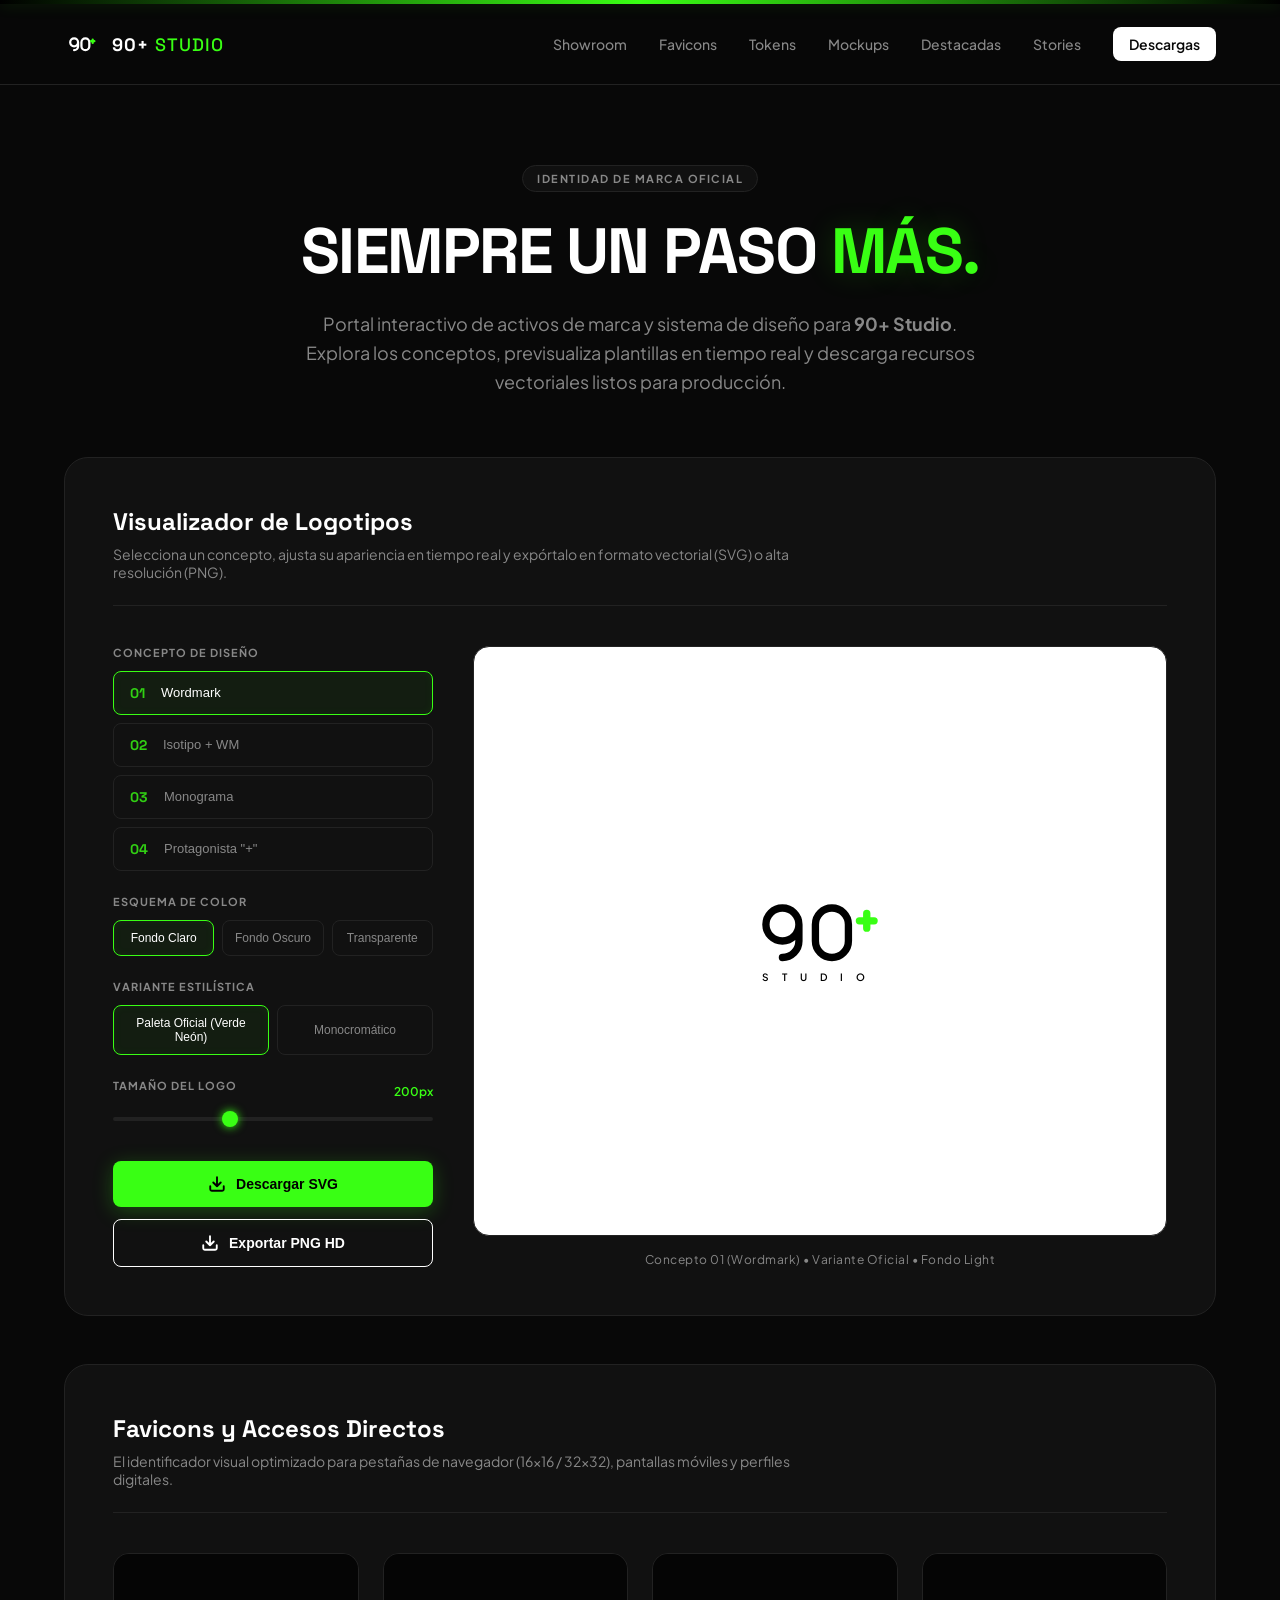
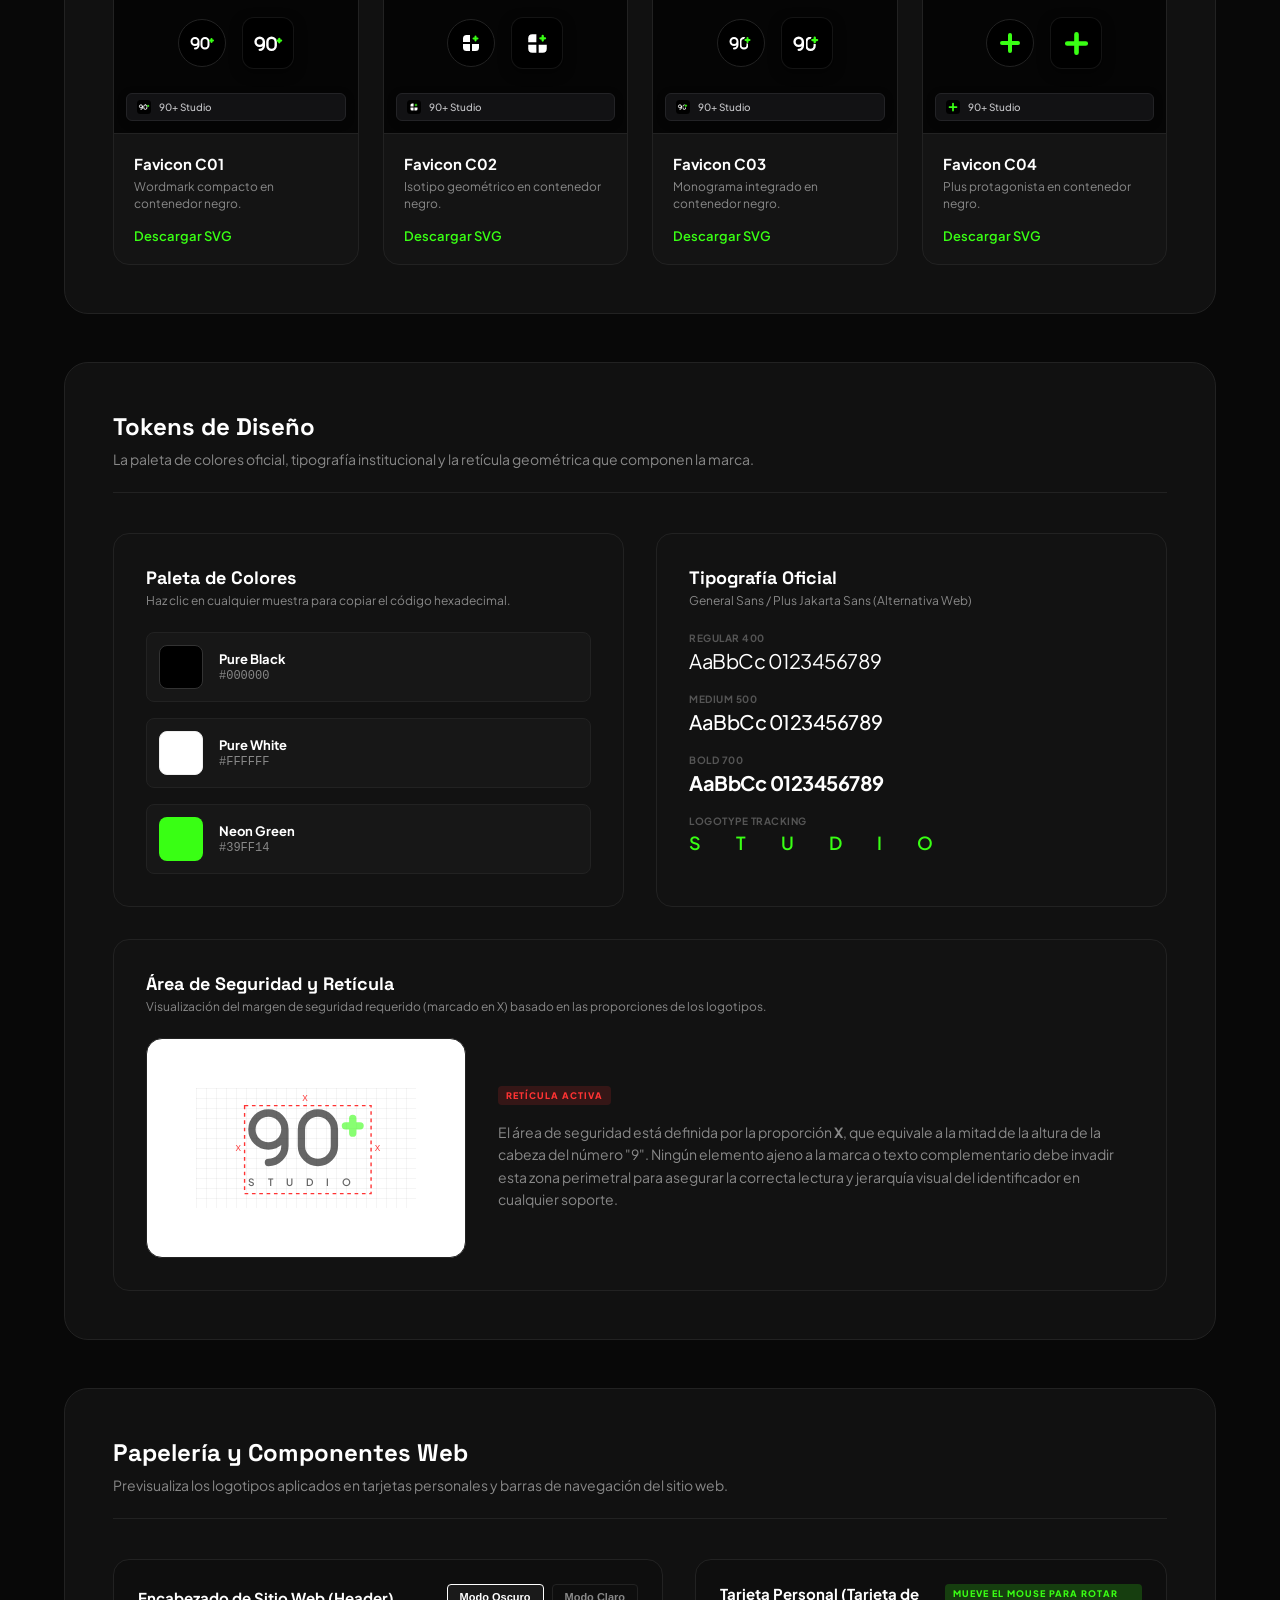
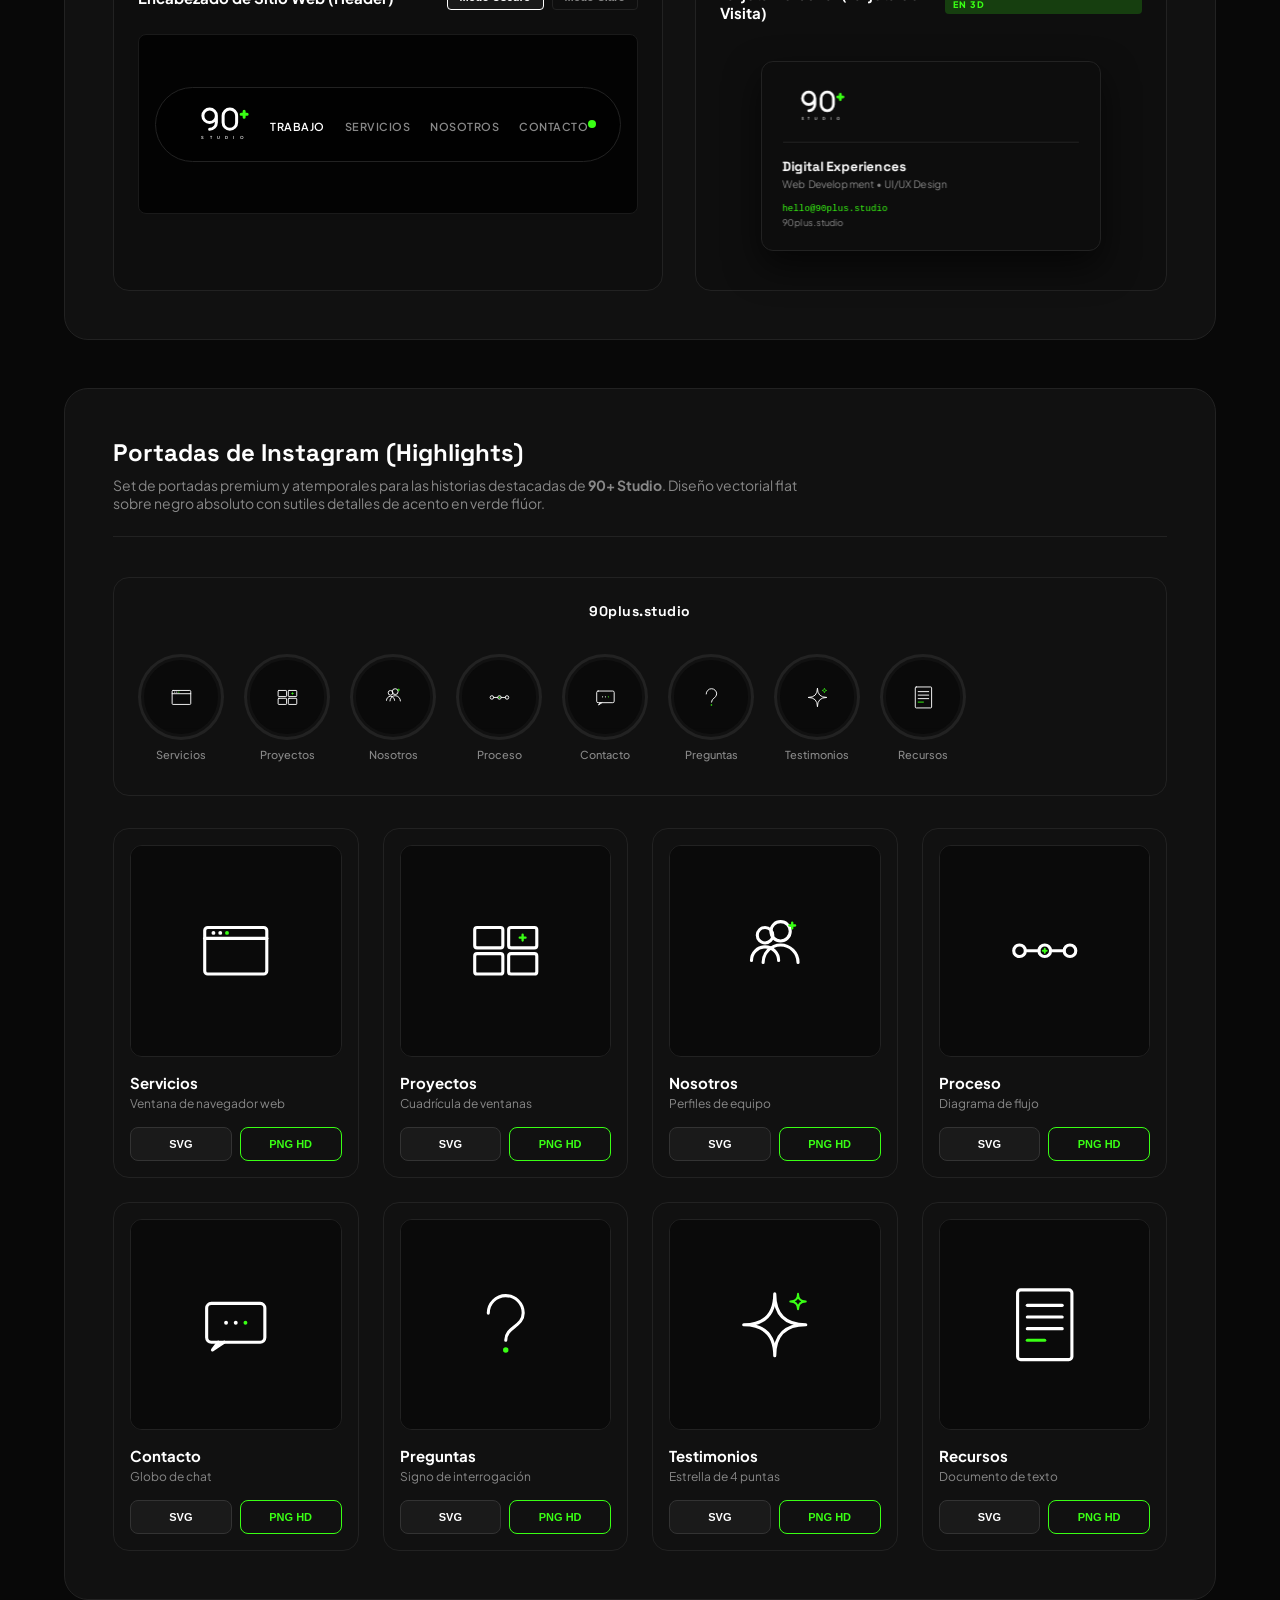
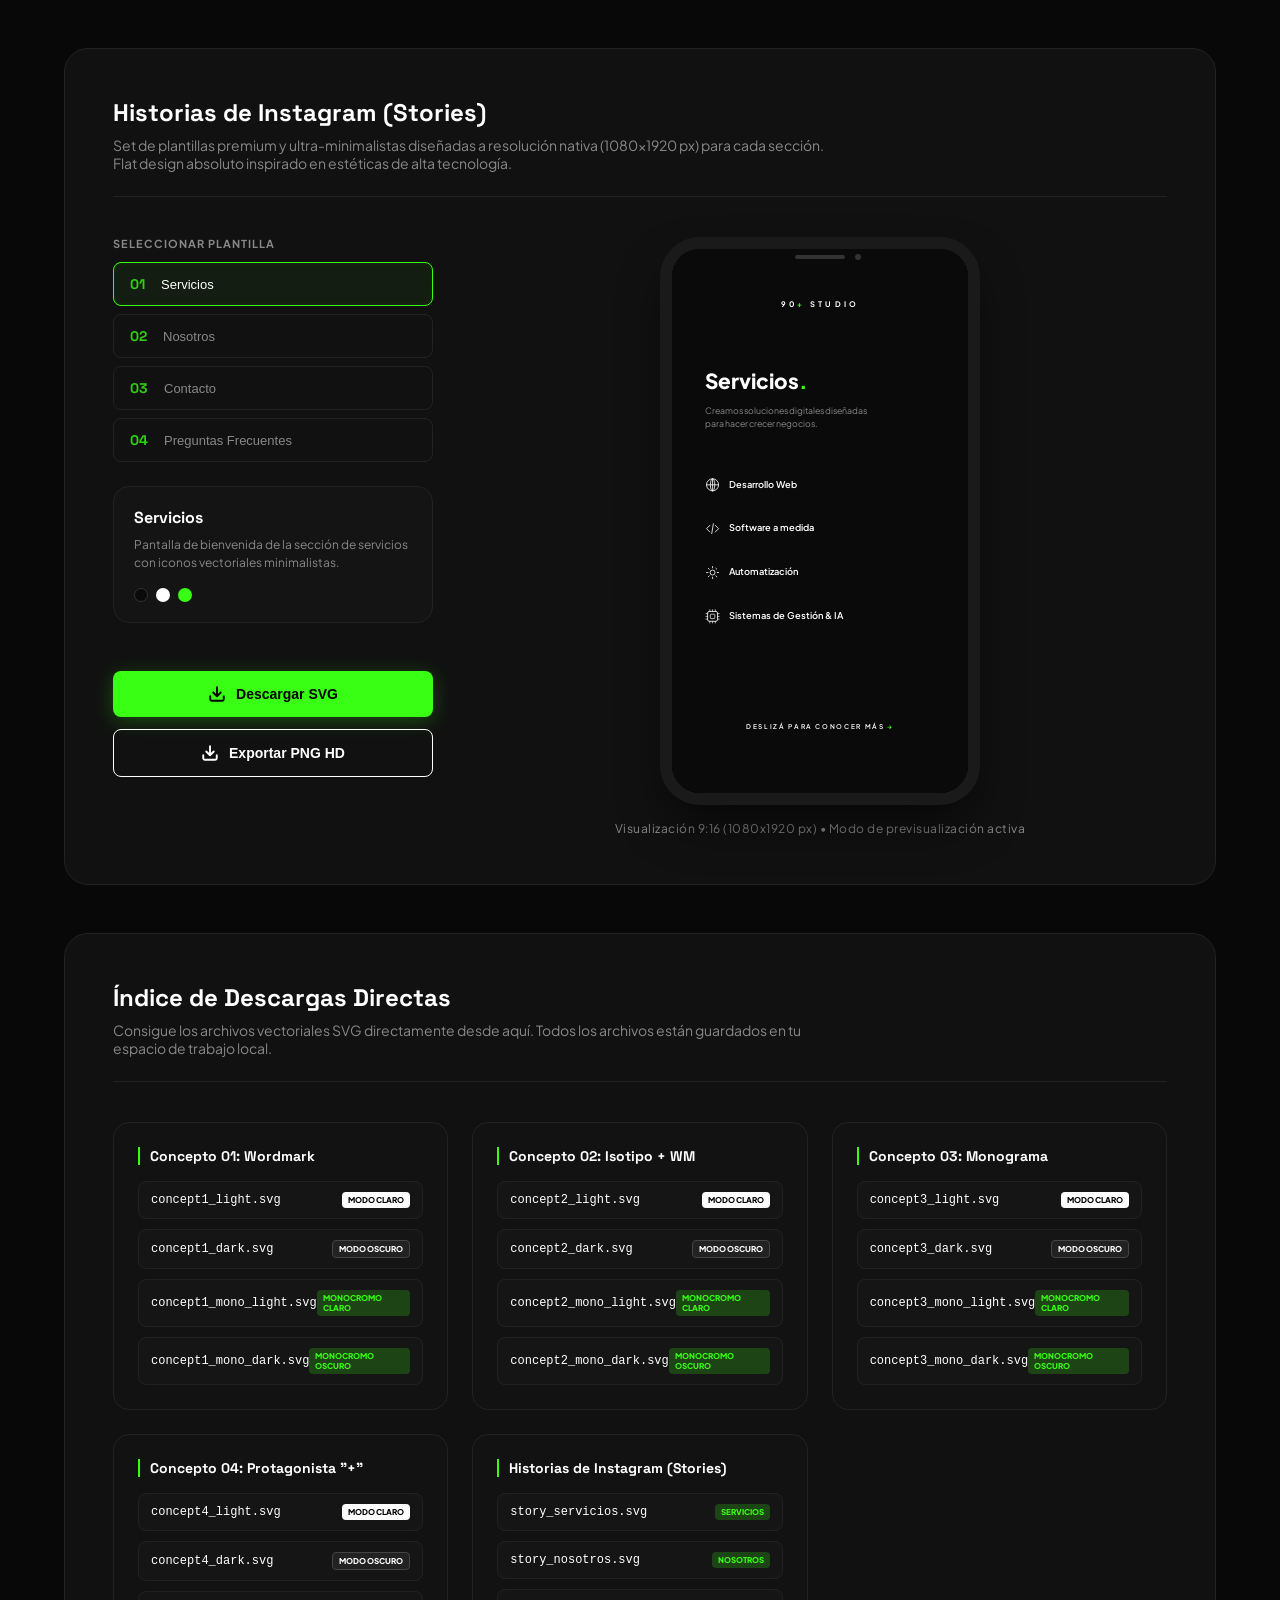
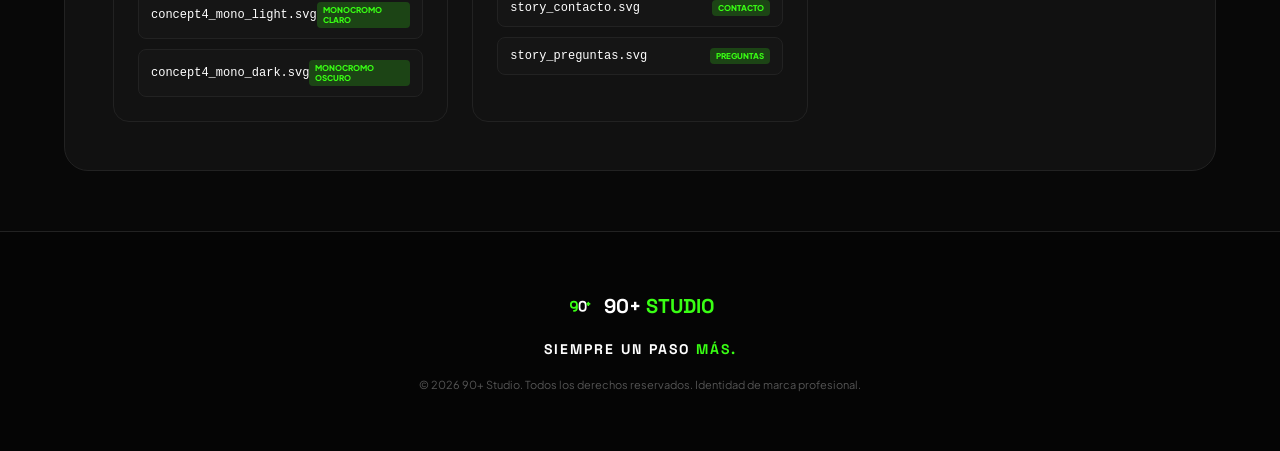
==== index.html @ 7fb9426d "primer commit" ====
<!DOCTYPE html>
<html lang="es">
<head>
  <meta charset="UTF-8">
  <meta name="viewport" content="width=device-width, initial-scale=1.0">
  <title>90+ Studio - Brand Identity Portal</title>
  <!-- Google Fonts -->
  <link rel="preconnect" href="https://fonts.googleapis.com">
  <link rel="preconnect" href="https://fonts.gstatic.com" crossorigin>
  <link href="https://fonts.googleapis.com/css2?family=Plus+Jakarta+Sans:wght@400;500;600;700;800&family=Space+Grotesk:wght@500;700&display=swap" rel="stylesheet">
  <link rel="stylesheet" href="index.css?v=4">
</head>
<body>

  <!-- Top Decorative Neon Bar -->
  <div class="top-neon-bar"></div>

  <!-- Header -->
  <header class="main-header">
    <div class="container header-container">
      <div class="brand-logo-mini">
        <svg viewBox="0 0 64 64" width="36" height="36">
          <path d="M 25 29 A 7 7 0 1 0 11 29 A 7 7 0 1 0 25 29 M 25 29 L 25 36 A 7 7 0 0 1 18 43" fill="none" stroke="#FFFFFF" stroke-width="4" stroke-linecap="round" stroke-linejoin="round" />
          <rect x="31" y="22" width="14" height="21" rx="7" fill="none" stroke="#FFFFFF" stroke-width="4" stroke-linecap="round" stroke-linejoin="round" />
          <path d="M 48 27 L 54 27 M 51 24 L 51 30" fill="none" stroke="#39FF14" stroke-width="4" stroke-linecap="round" stroke-linejoin="round" />
        </svg>
        <span class="brand-title">90+ <span class="accent-text">STUDIO</span></span>
      </div>
      <nav class="main-nav">
        <a href="#showroom" class="nav-link">Showroom</a>
        <a href="#favicons" class="nav-link">Favicons</a>
        <a href="#tokens" class="nav-link">Tokens</a>
        <a href="#mockups" class="nav-link">Mockups</a>
        <a href="#highlights" class="nav-link">Destacadas</a>
        <a href="#stories" class="nav-link">Stories</a>
        <a href="#downloads" class="nav-link btn-download-all-nav">Descargas</a>
      </nav>
    </div>
  </header>

  <main class="container">
    <!-- Hero Section -->
    <section class="hero-section">
      <div class="hero-badge">Identidad de Marca Oficial</div>
      <h1 class="hero-title">SIEMPRE UN PASO <span class="neon-text">MÁS.</span></h1>
      <p class="hero-subtitle">
        Portal interactivo de activos de marca y sistema de diseño para <strong>90+ Studio</strong>. 
        Explora los conceptos, previsualiza plantillas en tiempo real y descarga recursos vectoriales listos para producción.
      </p>
    </section>

    <!-- Showroom Section -->
    <section id="showroom" class="section-card">
      <div class="section-header">
        <div>
          <h2 class="section-title">Visualizador de Logotipos</h2>
          <p class="section-desc">Selecciona un concepto, ajusta su apariencia en tiempo real y expórtalo en formato vectorial (SVG) o alta resolución (PNG).</p>
        </div>
      </div>

      <!-- Showroom Layout Grid -->
      <div class="showroom-grid">
        <!-- Sidebar Controls -->
        <div class="showroom-controls">
          <div class="control-group">
            <label class="control-label">Concepto de Diseño</label>
            <div class="concept-tabs">
              <button class="concept-tab active" data-concept="c1">
                <span class="tab-num">01</span>
                <span class="tab-name">Wordmark</span>
              </button>
              <button class="concept-tab" data-concept="c2">
                <span class="tab-num">02</span>
                <span class="tab-name">Isotipo + WM</span>
              </button>
              <button class="concept-tab" data-concept="c3">
                <span class="tab-num">03</span>
                <span class="tab-name">Monograma</span>
              </button>
              <button class="concept-tab" data-concept="c4">
                <span class="tab-num">04</span>
                <span class="tab-name">Protagonista "+"</span>
              </button>
            </div>
          </div>

          <div class="control-group">
            <label class="control-label">Esquema de Color</label>
            <div class="color-options">
              <button class="color-opt active" data-color="light">Fondo Claro</button>
              <button class="color-opt" data-color="dark">Fondo Oscuro</button>
              <button class="color-opt" data-color="transparent">Transparente</button>
            </div>
          </div>

          <div class="control-group">
            <label class="control-label">Variante Estilística</label>
            <div class="variant-options">
              <button class="variant-opt active" data-variant="colored">Paleta Oficial (Verde Neón)</button>
              <button class="variant-opt" data-variant="mono">Monocromático</button>
            </div>
          </div>

          <div class="control-group">
            <div class="range-header">
              <label class="control-label">Tamaño del Logo</label>
              <span id="logo-size-val">200px</span>
            </div>
            <input type="range" id="logo-size-slider" min="120" max="400" value="220" class="custom-slider">
          </div>

          <!-- Download Action Buttons -->
          <div class="download-actions">
            <button id="btn-download-svg" class="btn btn-primary">
              <svg class="btn-icon" viewBox="0 0 24 24" width="18" height="18" fill="none" stroke="currentColor" stroke-width="2" stroke-linecap="round" stroke-linejoin="round"><path d="M21 15v4a2 2 0 0 1-2 2H5a2 2 0 0 1-2-2v-4M7 10l5 5 5-5M12 15V3"/></svg>
              Descargar SVG
            </button>
            <button id="btn-download-png" class="btn btn-secondary">
              <svg class="btn-icon" viewBox="0 0 24 24" width="18" height="18" fill="none" stroke="currentColor" stroke-width="2" stroke-linecap="round" stroke-linejoin="round"><path d="M21 15v4a2 2 0 0 1-2 2H5a2 2 0 0 1-2-2v-4M7 10l5 5 5-5M12 15V3"/></svg>
              Exportar PNG HD
            </button>
          </div>
        </div>

        <!-- Interactive Canvas Viewport -->
        <div class="showroom-viewport-wrapper">
          <div class="showroom-viewport" id="viewport-bg">
            <div class="logo-render-container" id="logo-render-box" style="width: 220px;">
              <!-- Target for rendering SVG inline -->
            </div>
          </div>
          <div class="viewport-caption">
            Concepto <span id="caption-concept">01</span> &bull; Variante <span id="caption-variant">Oficial</span> &bull; Fondo <span id="caption-bg">Claro</span>
          </div>
        </div>
      </div>
    </section>

    <!-- Favicon & App Icon Section -->
    <section id="favicons" class="section-card">
      <div class="section-header">
        <div>
          <h2 class="section-title">Favicons y Accesos Directos</h2>
          <p class="section-desc">El identificador visual optimizado para pestañas de navegador (16x16 / 32x32), pantallas móviles y perfiles digitales.</p>
        </div>
      </div>

      <div class="favicons-showcase">
        <!-- Favicon Column 1 -->
        <div class="favicon-card">
          <div class="favicon-card-preview">
            <div class="avatar-circular">
              <img src="assets/favicons/favicon_c1.svg" alt="Avatar C1">
            </div>
            <div class="app-icon-squircle">
              <img src="assets/favicons/favicon_c1.svg" alt="App Icon C1">
            </div>
            <!-- Fake Browser Tab -->
            <div class="fake-tab">
              <img src="assets/favicons/favicon_c1.svg" class="fake-tab-icon" alt="Tab Icon">
              <span class="fake-tab-title">90+ Studio</span>
            </div>
          </div>
          <div class="favicon-card-info">
            <h3>Favicon C01</h3>
            <p>Wordmark compacto en contenedor negro.</p>
            <a href="assets/favicons/favicon_c1.svg" download="favicon_concept1.svg" class="btn-text-download">Descargar SVG</a>
          </div>
        </div>

        <!-- Favicon Column 2 -->
        <div class="favicon-card">
          <div class="favicon-card-preview">
            <div class="avatar-circular">
              <img src="assets/favicons/favicon_c2.svg" alt="Avatar C2">
            </div>
            <div class="app-icon-squircle">
              <img src="assets/favicons/favicon_c2.svg" alt="App Icon C2">
            </div>
            <div class="fake-tab">
              <img src="assets/favicons/favicon_c2.svg" class="fake-tab-icon" alt="Tab Icon">
              <span class="fake-tab-title">90+ Studio</span>
            </div>
          </div>
          <div class="favicon-card-info">
            <h3>Favicon C02</h3>
            <p>Isotipo geométrico en contenedor negro.</p>
            <a href="assets/favicons/favicon_c2.svg" download="favicon_concept2.svg" class="btn-text-download">Descargar SVG</a>
          </div>
        </div>

        <!-- Favicon Column 3 -->
        <div class="favicon-card">
          <div class="favicon-card-preview">
            <div class="avatar-circular">
              <img src="assets/favicons/favicon_c3.svg" alt="Avatar C3">
            </div>
            <div class="app-icon-squircle">
              <img src="assets/favicons/favicon_c3.svg" alt="App Icon C3">
            </div>
            <div class="fake-tab">
              <img src="assets/favicons/favicon_c3.svg" class="fake-tab-icon" alt="Tab Icon">
              <span class="fake-tab-title">90+ Studio</span>
            </div>
          </div>
          <div class="favicon-card-info">
            <h3>Favicon C03</h3>
            <p>Monograma integrado en contenedor negro.</p>
            <a href="assets/favicons/favicon_c3.svg" download="favicon_concept3.svg" class="btn-text-download">Descargar SVG</a>
          </div>
        </div>

        <!-- Favicon Column 4 -->
        <div class="favicon-card">
          <div class="favicon-card-preview">
            <div class="avatar-circular">
              <img src="assets/favicons/favicon_c4.svg" alt="Avatar C4">
            </div>
            <div class="app-icon-squircle">
              <img src="assets/favicons/favicon_c4.svg" alt="App Icon C4">
            </div>
            <div class="fake-tab">
              <img src="assets/favicons/favicon_c4.svg" class="fake-tab-icon" alt="Tab Icon">
              <span class="fake-tab-title">90+ Studio</span>
            </div>
          </div>
          <div class="favicon-card-info">
            <h3>Favicon C04</h3>
            <p>Plus protagonista en contenedor negro.</p>
            <a href="assets/favicons/favicon_c4.svg" download="favicon_concept4.svg" class="btn-text-download">Descargar SVG</a>
          </div>
        </div>
      </div>
    </section>

    <!-- Brand Tokens Section -->
    <section id="tokens" class="section-card">
      <div class="section-header">
        <div>
          <h2 class="section-title">Tokens de Diseño</h2>
          <p class="section-desc">La paleta de colores oficial, tipografía institucional y la retícula geométrica que componen la marca.</p>
        </div>
      </div>

      <div class="tokens-grid">
        <!-- Color Palette Token -->
        <div class="token-panel">
          <h3>Paleta de Colores</h3>
          <p class="panel-subtitle">Haz clic en cualquier muestra para copiar el código hexadecimal.</p>
          <div class="color-swatches-list">
            <div class="swatch-item" data-hex="#000000">
              <div class="swatch-color" style="background-color: #000000; border: 1px solid #333;"></div>
              <div class="swatch-meta">
                <span class="swatch-name">Pure Black</span>
                <span class="swatch-hex">#000000</span>
              </div>
            </div>
            <div class="swatch-item" data-hex="#FFFFFF">
              <div class="swatch-color" style="background-color: #FFFFFF; border: 1px solid #eee;"></div>
              <div class="swatch-meta">
                <span class="swatch-name">Pure White</span>
                <span class="swatch-hex">#FFFFFF</span>
              </div>
            </div>
            <div class="swatch-item" data-hex="#39FF14">
              <div class="swatch-color" style="background-color: #39FF14;"></div>
              <div class="swatch-meta">
                <span class="swatch-name">Neon Green</span>
                <span class="swatch-hex">#39FF14</span>
              </div>
            </div>
          </div>
          <div class="toast" id="color-toast">¡Código copiado al portapapeles!</div>
        </div>

        <!-- Typography Token -->
        <div class="token-panel">
          <h3>Tipografía Oficial</h3>
          <p class="panel-subtitle">General Sans / Plus Jakarta Sans (Alternativa Web)</p>
          <div class="typography-display">
            <div class="font-specimen">
              <span class="specimen-label">Regular 400</span>
              <span class="specimen-text font-regular">AaBbCc 0123456789</span>
            </div>
            <div class="font-specimen">
              <span class="specimen-label">Medium 500</span>
              <span class="specimen-text font-medium">AaBbCc 0123456789</span>
            </div>
            <div class="font-specimen">
              <span class="specimen-label">Bold 700</span>
              <span class="specimen-text font-bold">AaBbCc 0123456789</span>
            </div>
            <div class="font-specimen">
              <span class="specimen-label">Logotype Tracking</span>
              <span class="specimen-text font-tracking">S T U D I O</span>
            </div>
          </div>
        </div>

        <!-- Safety Area / Grid System -->
        <div class="token-panel full-width-panel">
          <h3>Área de Seguridad y Retícula</h3>
          <p class="panel-subtitle">Visualización del margen de seguridad requerido (marcado en X) basado en las proporciones de los logotipos.</p>
          <div class="safety-area-showcase">
            <div class="grid-card active" id="grid-c1-view">
              <!-- Inline Grid Overlay Logo -->
              <div class="grid-visualizer-container">
                <div class="grid-overlay"></div>
                <div class="logo-under-grid">
                  <svg viewBox="0 0 240 120" width="220">
                    <!-- Red Margin Box -->
                    <rect x="53" y="16" width="138" height="96" fill="none" stroke="#FF3333" stroke-width="1.5" stroke-dasharray="4 4" />
                    <!-- Security Margin Indicator Labels -->
                    <text x="46" y="65" fill="#FF3333" font-size="9" font-family="sans-serif" text-anchor="middle">X</text>
                    <text x="198" y="65" fill="#FF3333" font-size="9" font-family="sans-serif" text-anchor="middle">X</text>
                    <text x="119" y="11" fill="#FF3333" font-size="9" font-family="sans-serif" text-anchor="middle">X</text>
                    
                    <!-- Logo Elements -->
                    <path d="M 97 42 A 18 18 0 1 0 61 42 A 18 18 0 1 0 97 42 M 97 42 L 97 60 A 18 18 0 0 1 79 78" fill="none" stroke="#000000" stroke-width="8" stroke-linecap="round" stroke-linejoin="round" opacity="0.6"/>
                    <rect x="115" y="24" width="36" height="54" rx="18" fill="none" stroke="#000000" stroke-width="8" stroke-linecap="round" stroke-linejoin="round" opacity="0.6"/>
                    <path d="M 163 38 L 179 38 M 171 30 L 171 46" fill="none" stroke="#39FF14" stroke-width="8" stroke-linecap="round" stroke-linejoin="round" opacity="0.6"/>
                    <text x="120" y="104" fill="#000000" font-family="'Plus Jakarta Sans', sans-serif" font-weight="600" font-size="11" letter-spacing="14" text-anchor="middle" opacity="0.6">STUDIO</text>
                  </svg>
                </div>
              </div>
            </div>
            <div class="safety-desc">
              <span class="badge badge-grid">Retícula Activa</span>
              <p>El área de seguridad está definida por la proporción <strong>X</strong>, que equivale a la mitad de la altura de la cabeza del número "9". Ningún elemento ajeno a la marca o texto complementario debe invadir esta zona perimetral para asegurar la correcta lectura y jerarquía visual del identificador en cualquier soporte.</p>
            </div>
          </div>
        </div>
      </div>
    </section>

    <!-- Mockups & Stationery Section -->
    <section id="mockups" class="section-card">
      <div class="section-header">
        <div>
          <h2 class="section-title">Papelería y Componentes Web</h2>
          <p class="section-desc">Previsualiza los logotipos aplicados en tarjetas personales y barras de navegación del sitio web.</p>
        </div>
      </div>

      <div class="mockups-workspace">
        <!-- Interactive Navigation Bar Mockup -->
        <div class="mockup-panel">
          <div class="mockup-panel-header">
            <h3>Encabezado de Sitio Web (Header)</h3>
            <div class="mockup-controls">
              <button class="mockup-btn active" id="btn-header-dark">Modo Oscuro</button>
              <button class="mockup-btn" id="btn-header-light">Modo Claro</button>
            </div>
          </div>

          <div class="header-mockup-viewport" id="header-mockup-box">
            <!-- Header Template -->
            <nav class="web-navbar dark-theme" id="web-navbar-element">
              <div class="navbar-logo">
                <svg viewBox="0 0 240 120" width="90" class="nav-logo-svg">
                  <!-- Embeds logo inline dynamically based on concept -->
                </svg>
              </div>
              <ul class="navbar-links">
                <li><a href="#" class="active">Trabajo</a></li>
                <li><a href="#">Servicios</a></li>
                <li><a href="#">Nosotros</a></li>
                <li><a href="#">Contacto</a></li>
              </ul>
              <div class="navbar-status">
                <span class="status-dot"></span>
              </div>
            </nav>
          </div>
        </div>

        <!-- 3D Personal Business Card Mockup -->
        <div class="mockup-panel">
          <div class="mockup-panel-header">
            <h3>Tarjeta Personal (Tarjeta de Visita)</h3>
            <span class="badge badge-interactive">Mueve el mouse para rotar en 3D</span>
          </div>

          <div class="card-mockup-viewport">
            <div class="card-3d-container" id="card-3d">
              <!-- Front Side -->
              <div class="business-card card-front">
                <div class="card-logo">
                  <!-- Selected Logo SVG Rendered Here -->
                  <div class="card-logo-placeholder"></div>
                </div>
                <div class="card-divider"></div>
                <div class="card-details">
                  <span class="card-service">Digital Experiences</span>
                  <span class="card-subtitle">Web Development &bull; UI/UX Design</span>
                  <span class="card-email">hello@90plus.studio</span>
                  <span class="card-web">90plus.studio</span>
                </div>
              </div>
            </div>
          </div>
        </div>
      </div>
    </section>

    <!-- Instagram Highlights Section -->
    <section id="highlights" class="section-card">
      <div class="section-header">
        <div>
          <h2 class="section-title">Portadas de Instagram (Highlights)</h2>
          <p class="section-desc">Set de portadas premium y atemporales para las historias destacadas de <strong>90+ Studio</strong>. Diseño vectorial flat sobre negro absoluto con sutiles detalles de acento en verde flúor.</p>
        </div>
      </div>

      <!-- Mobile Profile Instagram Simulator Preview -->
      <div class="instagram-simulator-container">
        <div class="instagram-profile-header">
          <span class="inst-username">90plus.studio</span>
        </div>
        <div class="instagram-stories-bar" id="instagram-stories-bar-element">
          <!-- Populated by index.js dynamically -->
        </div>
      </div>

      <!-- Grid of Downloadable Cover Cards -->
      <div class="highlights-grid" id="highlights-grid-container">
        <!-- Populated by index.js dynamically -->
      </div>
    </section>

    <!-- Instagram Stories Section -->
    <section id="stories" class="section-card">
      <div class="section-header">
        <div>
          <h2 class="section-title">Historias de Instagram (Stories)</h2>
          <p class="section-desc">Set de plantillas premium y ultra-minimalistas diseñadas a resolución nativa (1080x1920 px) para cada sección. Flat design absoluto inspirado en estéticas de alta tecnología.</p>
        </div>
      </div>

      <div class="stories-layout">
        <!-- Sidebar Selector -->
        <div class="stories-sidebar">
          <div class="control-group">
            <label class="control-label">Seleccionar Plantilla</label>
            <div class="story-selector-tabs">
              <button class="story-tab active" data-story="servicios">
                <span class="tab-num">01</span>
                <span class="tab-name">Servicios</span>
              </button>
              <button class="story-tab" data-story="nosotros">
                <span class="tab-num">02</span>
                <span class="tab-name">Nosotros</span>
              </button>
              <button class="story-tab" data-story="contacto">
                <span class="tab-num">03</span>
                <span class="tab-name">Contacto</span>
              </button>
              <button class="story-tab" data-story="preguntas">
                <span class="tab-num">04</span>
                <span class="tab-name">Preguntas Frecuentes</span>
              </button>
            </div>
          </div>

          <div class="story-meta-box">
            <h4 id="story-meta-title">Servicios</h4>
            <p id="story-meta-desc">Pantalla de bienvenida de la sección de servicios con iconos vectoriales minimalistas.</p>
            <div class="story-colors-preview">
              <span class="color-dot-preview" style="background-color: #0A0A0A; border: 1px solid #333;" title="Negro absoluto"></span>
              <span class="color-dot-preview" style="background-color: #FFFFFF;" title="Blanco"></span>
              <span class="color-dot-preview" style="background-color: #39FF14;" title="Verde Flúor"></span>
            </div>
          </div>

          <!-- Download Action Buttons -->
          <div class="download-actions" style="margin-top: 24px;">
            <button id="btn-download-story-svg" class="btn btn-primary">
              <svg class="btn-icon" viewBox="0 0 24 24" width="18" height="18" fill="none" stroke="currentColor" stroke-width="2.5" stroke-linecap="round" stroke-linejoin="round"><path d="M21 15v4a2 2 0 0 1-2 2H5a2 2 0 0 1-2-2v-4M7 10l5 5 5-5M12 15V3"/></svg>
              Descargar SVG
            </button>
            <button id="btn-download-story-png" class="btn btn-secondary">
              <svg class="btn-icon" viewBox="0 0 24 24" width="18" height="18" fill="none" stroke="currentColor" stroke-width="2.5" stroke-linecap="round" stroke-linejoin="round"><path d="M21 15v4a2 2 0 0 1-2 2H5a2 2 0 0 1-2-2v-4M7 10l5 5 5-5M12 15V3"/></svg>
              Exportar PNG HD
            </button>
          </div>
        </div>

        <!-- Simulator Viewport -->
        <div class="story-viewport-wrapper">
          <div class="phone-simulator">
            <div class="phone-speaker"></div>
            <div class="phone-camera"></div>
            <div class="phone-screen" id="story-render-box">
              <!-- Rendered SVG story inside here -->
            </div>
          </div>
          <div class="viewport-caption">
            Visualización 9:16 (1080x1920 px) &bull; Modo de previsualización activa
          </div>
        </div>
      </div>
    </section>

    <!-- Downloads Section -->
    <section id="downloads" class="section-card">
      <div class="section-header">
        <div>
          <h2 class="section-title">Índice de Descargas Directas</h2>
          <p class="section-desc">Consigue los archivos vectoriales SVG directamente desde aquí. Todos los archivos están guardados en tu espacio de trabajo local.</p>
        </div>
      </div>

      <div class="downloads-grid-box">
        <!-- C1 Group -->
        <div class="download-group-card">
          <h4>Concepto 01: Wordmark</h4>
          <div class="download-list">
            <a href="assets/logos/concept1/light.svg" download="concept1_light.svg" class="download-file-item">
              <span class="file-name">concept1_light.svg</span>
              <span class="file-tag tag-light">Modo Claro</span>
            </a>
            <a href="assets/logos/concept1/dark.svg" download="concept1_dark.svg" class="download-file-item">
              <span class="file-name">concept1_dark.svg</span>
              <span class="file-tag tag-dark">Modo Oscuro</span>
            </a>
            <a href="assets/logos/concept1/mono_light.svg" download="concept1_mono_light.svg" class="download-file-item">
              <span class="file-name">concept1_mono_light.svg</span>
              <span class="file-tag tag-mono">Monocromo Claro</span>
            </a>
            <a href="assets/logos/concept1/mono_dark.svg" download="concept1_mono_dark.svg" class="download-file-item">
              <span class="file-name">concept1_mono_dark.svg</span>
              <span class="file-tag tag-mono">Monocromo Oscuro</span>
            </a>
          </div>
        </div>

        <!-- C2 Group -->
        <div class="download-group-card">
          <h4>Concepto 02: Isotipo + WM</h4>
          <div class="download-list">
            <a href="assets/logos/concept2/light.svg" download="concept2_light.svg" class="download-file-item">
              <span class="file-name">concept2_light.svg</span>
              <span class="file-tag tag-light">Modo Claro</span>
            </a>
            <a href="assets/logos/concept2/dark.svg" download="concept2_dark.svg" class="download-file-item">
              <span class="file-name">concept2_dark.svg</span>
              <span class="file-tag tag-dark">Modo Oscuro</span>
            </a>
            <a href="assets/logos/concept2/mono_light.svg" download="concept2_mono_light.svg" class="download-file-item">
              <span class="file-name">concept2_mono_light.svg</span>
              <span class="file-tag tag-mono">Monocromo Claro</span>
            </a>
            <a href="assets/logos/concept2/mono_dark.svg" download="concept2_mono_dark.svg" class="download-file-item">
              <span class="file-name">concept2_mono_dark.svg</span>
              <span class="file-tag tag-mono">Monocromo Oscuro</span>
            </a>
          </div>
        </div>

        <!-- C3 Group -->
        <div class="download-group-card">
          <h4>Concepto 03: Monograma</h4>
          <div class="download-list">
            <a href="assets/logos/concept3/light.svg" download="concept3_light.svg" class="download-file-item">
              <span class="file-name">concept3_light.svg</span>
              <span class="file-tag tag-light">Modo Claro</span>
            </a>
            <a href="assets/logos/concept3/dark.svg" download="concept3_dark.svg" class="download-file-item">
              <span class="file-name">concept3_dark.svg</span>
              <span class="file-tag tag-dark">Modo Oscuro</span>
            </a>
            <a href="assets/logos/concept3/mono_light.svg" download="concept3_mono_light.svg" class="download-file-item">
              <span class="file-name">concept3_mono_light.svg</span>
              <span class="file-tag tag-mono">Monocromo Claro</span>
            </a>
            <a href="assets/logos/concept3/mono_dark.svg" download="concept3_mono_dark.svg" class="download-file-item">
              <span class="file-name">concept3_mono_dark.svg</span>
              <span class="file-tag tag-mono">Monocromo Oscuro</span>
            </a>
          </div>
        </div>

        <!-- C4 Group -->
        <div class="download-group-card">
          <h4>Concepto 04: Protagonista "+"</h4>
          <div class="download-list">
            <a href="assets/logos/concept4/light.svg" download="concept4_light.svg" class="download-file-item">
              <span class="file-name">concept4_light.svg</span>
              <span class="file-tag tag-light">Modo Claro</span>
            </a>
            <a href="assets/logos/concept4/dark.svg" download="concept4_dark.svg" class="download-file-item">
              <span class="file-name">concept4_dark.svg</span>
              <span class="file-tag tag-dark">Modo Oscuro</span>
            </a>
            <a href="assets/logos/concept4/mono_light.svg" download="concept4_mono_light.svg" class="download-file-item">
              <span class="file-name">concept4_mono_light.svg</span>
              <span class="file-tag tag-mono">Monocromo Claro</span>
            </a>
            <a href="assets/logos/concept4/mono_dark.svg" download="concept4_mono_dark.svg" class="download-file-item">
              <span class="file-name">concept4_mono_dark.svg</span>
              <span class="file-tag tag-mono">Monocromo Oscuro</span>
            </a>
          </div>
        </div>

        <!-- Stories Group -->
        <div class="download-group-card">
          <h4>Historias de Instagram (Stories)</h4>
          <div class="download-list">
            <a href="assets/stories/servicios.svg" download="90plus_story_servicios.svg" class="download-file-item">
              <span class="file-name">story_servicios.svg</span>
              <span class="file-tag tag-mono">Servicios</span>
            </a>
            <a href="assets/stories/nosotros.svg" download="90plus_story_nosotros.svg" class="download-file-item">
              <span class="file-name">story_nosotros.svg</span>
              <span class="file-tag tag-mono">Nosotros</span>
            </a>
            <a href="assets/stories/contacto.svg" download="90plus_story_contacto.svg" class="download-file-item">
              <span class="file-name">story_contacto.svg</span>
              <span class="file-tag tag-mono">Contacto</span>
            </a>
            <a href="assets/stories/preguntas.svg" download="90plus_story_preguntas.svg" class="download-file-item">
              <span class="file-name">story_preguntas.svg</span>
              <span class="file-tag tag-mono">Preguntas</span>
            </a>
          </div>
        </div>
      </div>
    </section>
  </main>

  <!-- Footer -->
  <footer class="main-footer">
    <div class="container footer-content">
      <div class="footer-logo">
        <svg viewBox="0 0 64 64" width="28" height="28">
          <path d="M 25 29 A 7 7 0 1 0 11 29 A 7 7 0 1 0 25 29 M 25 29 L 25 36 A 7 7 0 0 1 18 43" fill="none" stroke="#39FF14" stroke-width="4" stroke-linecap="round" stroke-linejoin="round" />
          <rect x="31" y="22" width="14" height="21" rx="7" fill="none" stroke="#FFFFFF" stroke-width="4" stroke-linecap="round" stroke-linejoin="round" />
          <path d="M 48 27 L 54 27 M 51 24 L 51 30" fill="none" stroke="#39FF14" stroke-width="4" stroke-linecap="round" stroke-linejoin="round" />
        </svg>
        <span>90+ <span class="green-text">STUDIO</span></span>
      </div>
      <div class="footer-motto">SIEMPRE UN PASO <span class="green-text">MÁS.</span></div>
      <div class="footer-copy">&copy; 2026 90+ Studio. Todos los derechos reservados. Identidad de marca profesional.</div>
    </div>
  </footer>

  <!-- Canvas elements for generating PNG download files locally -->
  <canvas id="export-canvas" style="display: none;"></canvas>

  <script src="index.js?v=4"></script>
</body>
</html>
---- index.css ----
/* ==========================================================================
   90+ Studio Brand Portal Stylesheet
   ========================================================================== */

/* Design Tokens & Variables */
:root {
  --bg-primary: #080808;
  --bg-card: #111111;
  --bg-card-hover: #161616;
  --border-color: #222222;
  --text-primary: #ffffff;
  --text-secondary: #888888;
  --text-muted: #555555;
  
  --brand-green: #39FF14;
  --brand-green-glow: rgba(57, 255, 20, 0.2);
  --brand-green-dim: #1f940a;
  
  --transition-fast: 0.2s cubic-bezier(0.16, 1, 0.3, 1);
  --transition-normal: 0.4s cubic-bezier(0.16, 1, 0.3, 1);
  --radius-sm: 8px;
  --radius-md: 16px;
  --radius-lg: 24px;
}

/* Reset & Global Base Styles */
* {
  margin: 0;
  padding: 0;
  box-sizing: border-box;
}

html {
  scroll-behavior: smooth;
  background-color: var(--bg-primary);
  font-family: 'Plus Jakarta Sans', -apple-system, BlinkMacSystemFont, "Segoe UI", Roboto, sans-serif;
  color: var(--text-primary);
}

body {
  overflow-x: hidden;
  padding-bottom: 0;
}

/* Utility Containers */
.container {
  max-width: 1200px;
  margin: 0 auto;
  padding: 0 24px;
}

/* Scrollbar Styling */
::-webkit-scrollbar {
  width: 8px;
  height: 8px;
}
::-webkit-scrollbar-track {
  background: var(--bg-primary);
}
::-webkit-scrollbar-thumb {
  background: #252527;
  border-radius: 4px;
}
::-webkit-scrollbar-thumb:hover {
  background: #3c3c3f;
}

/* Top Neon Accent Bar */
.top-neon-bar {
  height: 4px;
  background: linear-gradient(90deg, #000000 0%, var(--brand-green) 50%, #000000 100%);
  width: 100%;
  position: relative;
  z-index: 100;
  box-shadow: 0 0 15px var(--brand-green-glow);
}

/* Header & Navigation */
.main-header {
  border-bottom: 1px solid var(--border-color);
  background-color: rgba(8, 8, 8, 0.85);
  backdrop-filter: blur(12px);
  position: sticky;
  top: 0;
  z-index: 99;
}

.header-container {
  display: flex;
  justify-content: space-between;
  align-items: center;
  height: 80px;
}

.brand-logo-mini {
  display: flex;
  align-items: center;
  gap: 12px;
}

.brand-title {
  font-family: 'Space Grotesk', sans-serif;
  font-weight: 700;
  font-size: 18px;
  letter-spacing: 1px;
}

.accent-text {
  font-family: 'Space Grotesk', sans-serif;
  font-weight: 500;
  color: var(--brand-green);
}

.main-nav {
  display: flex;
  align-items: center;
  gap: 32px;
}

.nav-link {
  color: var(--text-secondary);
  text-decoration: none;
  font-size: 14px;
  font-weight: 500;
  transition: color var(--transition-fast);
}

.nav-link:hover {
  color: var(--text-primary);
}

.btn-download-all-nav {
  padding: 8px 16px;
  border-radius: var(--radius-sm);
  background-color: var(--text-primary);
  color: var(--bg-primary) !important;
  font-weight: 600;
  transition: opacity var(--transition-fast);
}

.btn-download-all-nav:hover {
  opacity: 0.9;
}

/* Hero Section */
.hero-section {
  text-align: center;
  padding: 80px 0 60px 0;
}

.hero-badge {
  display: inline-block;
  padding: 6px 14px;
  border-radius: 30px;
  font-size: 11px;
  font-weight: 700;
  text-transform: uppercase;
  letter-spacing: 1.5px;
  border: 1px solid var(--border-color);
  color: var(--text-secondary);
  background-color: rgba(255, 255, 255, 0.03);
  margin-bottom: 24px;
}

.hero-title {
  font-family: 'Space Grotesk', sans-serif;
  font-size: clamp(40px, 6vw, 64px);
  font-weight: 700;
  letter-spacing: -1.5px;
  line-height: 1.1;
  margin-bottom: 24px;
}

.neon-text {
  color: var(--brand-green);
  text-shadow: 0 0 30px var(--brand-green-glow);
}

.hero-subtitle {
  max-width: 680px;
  margin: 0 auto;
  color: var(--text-secondary);
  font-size: clamp(16px, 2vw, 18px);
  line-height: 1.6;
}

/* Section Cards Layout */
.section-card {
  background-color: var(--bg-card);
  border: 1px solid var(--border-color);
  border-radius: var(--radius-lg);
  padding: 48px;
  margin-bottom: 48px;
  transition: border-color var(--transition-normal);
}

.section-card:hover {
  border-color: #333333;
}

.section-header {
  display: flex;
  justify-content: space-between;
  align-items: flex-start;
  margin-bottom: 40px;
  border-bottom: 1px solid var(--border-color);
  padding-bottom: 24px;
}

.section-title {
  font-family: 'Space Grotesk', sans-serif;
  font-size: 24px;
  font-weight: 700;
  margin-bottom: 8px;
}

.section-desc {
  color: var(--text-secondary);
  font-size: 14px;
  max-width: 720px;
}

/* Showroom Section */
.showroom-grid {
  display: grid;
  grid-template-columns: 320px 1fr;
  gap: 40px;
  align-items: start;
}

.showroom-controls {
  display: flex;
  flex-direction: column;
  gap: 24px;
}

.control-label {
  display: block;
  font-size: 11px;
  font-weight: 700;
  text-transform: uppercase;
  letter-spacing: 1px;
  color: var(--text-secondary);
  margin-bottom: 12px;
}

/* Custom Tabs & Options Buttons */
.concept-tabs, .color-options, .variant-options {
  display: flex;
  flex-direction: column;
  gap: 8px;
}

.concept-tab, .color-opt, .variant-opt {
  background-color: transparent;
  border: 1px solid var(--border-color);
  border-radius: var(--radius-sm);
  color: var(--text-secondary);
  padding: 12px 16px;
  text-align: left;
  cursor: pointer;
  font-weight: 500;
  font-size: 14px;
  display: flex;
  align-items: center;
  gap: 16px;
  transition: all var(--transition-fast);
}

.concept-tab:hover, .color-opt:hover, .variant-opt:hover {
  border-color: #444;
  color: var(--text-primary);
  background-color: rgba(255,255,255,0.02);
}

.concept-tab.active, .color-opt.active, .variant-opt.active {
  border-color: var(--brand-green);
  color: var(--text-primary);
  background-color: rgba(57, 255, 20, 0.05);
  box-shadow: inset 0 0 10px rgba(57, 255, 20, 0.05);
}

.tab-num {
  font-family: 'Space Grotesk', sans-serif;
  font-weight: 700;
  color: var(--brand-green);
  opacity: 0.8;
}

.tab-name {
  font-size: 13px;
}

.color-options, .variant-options {
  flex-direction: row;
  flex-wrap: wrap;
}

.color-opt, .variant-opt {
  flex: 1;
  text-align: center;
  justify-content: center;
  font-size: 12px;
  padding: 10px;
}

/* Range Slider Control */
.range-header {
  display: flex;
  justify-content: space-between;
  align-items: center;
}

#logo-size-val {
  font-size: 12px;
  color: var(--brand-green);
  font-weight: 600;
}

.custom-slider {
  -webkit-appearance: none;
  width: 100%;
  height: 4px;
  border-radius: 2px;
  background: var(--border-color);
  outline: none;
  margin-top: 10px;
}

.custom-slider::-webkit-slider-thumb {
  -webkit-appearance: none;
  appearance: none;
  width: 16px;
  height: 16px;
  border-radius: 50%;
  background: var(--brand-green);
  cursor: pointer;
  box-shadow: 0 0 10px var(--brand-green);
  transition: transform var(--transition-fast);
}

.custom-slider::-webkit-slider-thumb:hover {
  transform: scale(1.2);
}

/* Download Action Buttons */
.download-actions {
  display: flex;
  flex-direction: column;
  gap: 12px;
  margin-top: 12px;
}

.btn {
  display: flex;
  align-items: center;
  justify-content: center;
  gap: 10px;
  width: 100%;
  padding: 14px;
  border-radius: var(--radius-sm);
  font-weight: 600;
  font-size: 14px;
  cursor: pointer;
  border: none;
  transition: all var(--transition-fast);
}

.btn-icon {
  stroke-width: 2.5px;
}

.btn-primary {
  background-color: var(--brand-green);
  color: #000;
  box-shadow: 0 4px 20px rgba(57, 255, 20, 0.25);
}

.btn-primary:hover {
  transform: translateY(-2px);
  box-shadow: 0 6px 25px rgba(57, 255, 20, 0.4);
  background-color: #48ff29;
}

.btn-secondary {
  background-color: transparent;
  border: 1px solid var(--text-primary);
  color: var(--text-primary);
}

.btn-secondary:hover {
  background-color: var(--text-primary);
  color: var(--bg-primary);
  transform: translateY(-2px);
}

/* Viewport Showcase Box */
.showroom-viewport-wrapper {
  display: flex;
  flex-direction: column;
  gap: 16px;
  height: 100%;
}

.showroom-viewport {
  flex: 1;
  background-color: #ffffff; /* Default clear bg */
  border: 1px solid var(--border-color);
  border-radius: var(--radius-md);
  display: flex;
  align-items: center;
  justify-content: center;
  min-height: 400px;
  position: relative;
  overflow: hidden;
  transition: all var(--transition-normal);
}

/* Viewport theme states */
.showroom-viewport.bg-light {
  background-color: #FFFFFF;
}

.showroom-viewport.bg-dark {
  background-color: #000000;
  border-color: #222;
}

.showroom-viewport.bg-transparent {
  background-color: #1a1a1a;
  background-image: 
    linear-gradient(45deg, #222 25%, transparent 25%), 
    linear-gradient(-45deg, #222 25%, transparent 25%), 
    linear-gradient(45deg, transparent 75%, #222 75%), 
    linear-gradient(-45deg, transparent 75%, #222 75%);
  background-size: 20px 20px;
  background-position: 0 0, 0 10px, 10px -10px, -10px 0px;
}

.logo-render-container {
  display: flex;
  align-items: center;
  justify-content: center;
  transition: width var(--transition-fast);
}

.logo-render-container svg {
  width: 100%;
  height: auto;
  display: block;
}

.viewport-caption {
  font-size: 12px;
  color: var(--text-secondary);
  text-align: center;
  letter-spacing: 0.5px;
}

/* Favicons Showcase Row */
.favicons-showcase {
  display: grid;
  grid-template-columns: repeat(auto-fit, minmax(220px, 1fr));
  gap: 24px;
}

.favicon-card {
  background-color: rgba(255, 255, 255, 0.01);
  border: 1px solid var(--border-color);
  border-radius: var(--radius-md);
  overflow: hidden;
  display: flex;
  flex-direction: column;
  transition: all var(--transition-normal);
}

.favicon-card:hover {
  transform: translateY(-4px);
  border-color: #444;
  background-color: rgba(255, 255, 255, 0.02);
}

.favicon-card-preview {
  height: 180px;
  background-color: #050505;
  border-bottom: 1px solid var(--border-color);
  display: flex;
  align-items: center;
  justify-content: center;
  gap: 16px;
  position: relative;
}

/* Avatar Preview Circle */
.avatar-circular {
  width: 48px;
  height: 48px;
  border-radius: 50%;
  overflow: hidden;
  border: 1.5px solid var(--border-color);
  background-color: #000;
  display: flex;
  align-items: center;
  justify-content: center;
}

.avatar-circular img {
  width: 70%;
  height: 70%;
}

/* Squircle App Icon Preview */
.app-icon-squircle {
  width: 52px;
  height: 52px;
  border-radius: 12px;
  overflow: hidden;
  background-color: #000;
  border: 1.5px solid rgba(255, 255, 255, 0.08);
  box-shadow: 0 4px 12px rgba(0,0,0,0.5);
  display: flex;
  align-items: center;
  justify-content: center;
}

.app-icon-squircle img {
  width: 75%;
  height: 75%;
}

/* Fake Browser Tab */
.fake-tab {
  position: absolute;
  bottom: 12px;
  left: 12px;
  right: 12px;
  background-color: #121214;
  border: 1px solid #232326;
  border-radius: 6px;
  height: 28px;
  display: flex;
  align-items: center;
  padding: 0 10px;
  gap: 8px;
  box-shadow: 0 2px 8px rgba(0,0,0,0.3);
}

.fake-tab-icon {
  width: 14px;
  height: 14px;
}

.fake-tab-title {
  font-size: 10px;
  color: #c4c4c7;
  font-weight: 500;
  white-space: nowrap;
  overflow: hidden;
  text-overflow: ellipsis;
}

.favicon-card-info {
  padding: 20px;
  display: flex;
  flex-direction: column;
  flex: 1;
}

.favicon-card-info h3 {
  font-size: 15px;
  font-weight: 700;
  margin-bottom: 6px;
}

.favicon-card-info p {
  font-size: 12px;
  color: var(--text-secondary);
  line-height: 1.4;
  margin-bottom: 16px;
  flex: 1;
}

.btn-text-download {
  color: var(--brand-green);
  text-decoration: none;
  font-size: 13px;
  font-weight: 600;
  display: inline-flex;
  align-items: center;
  gap: 6px;
  transition: opacity var(--transition-fast);
}

.btn-text-download:hover {
  opacity: 0.8;
}

/* Design Tokens Section & Panels */
.tokens-grid {
  display: grid;
  grid-template-columns: repeat(2, 1fr);
  gap: 32px;
}

.token-panel {
  background-color: rgba(255,255,255,0.005);
  border: 1px solid var(--border-color);
  border-radius: var(--radius-md);
  padding: 32px;
  position: relative;
}

.full-width-panel {
  grid-column: span 2;
}

.token-panel h3 {
  font-family: 'Space Grotesk', sans-serif;
  font-size: 18px;
  font-weight: 700;
  margin-bottom: 4px;
}

.panel-subtitle {
  color: var(--text-secondary);
  font-size: 12px;
  margin-bottom: 24px;
}

/* Color Swatches list */
.color-swatches-list {
  display: flex;
  flex-direction: column;
  gap: 16px;
}

.swatch-item {
  display: flex;
  align-items: center;
  gap: 16px;
  padding: 12px;
  border-radius: var(--radius-sm);
  background-color: rgba(255,255,255,0.02);
  border: 1px solid var(--border-color);
  cursor: pointer;
  transition: all var(--transition-fast);
}

.swatch-item:hover {
  border-color: #444;
  transform: translateX(4px);
  background-color: rgba(255,255,255,0.04);
}

.swatch-color {
  width: 44px;
  height: 44px;
  border-radius: 8px;
}

.swatch-meta {
  display: flex;
  flex-direction: column;
  gap: 2px;
}

.swatch-name {
  font-size: 13px;
  font-weight: 700;
}

.swatch-hex {
  font-size: 12px;
  font-family: monospace;
  color: var(--text-secondary);
}

/* Click-to-copy Toast */
.toast {
  position: absolute;
  bottom: 24px;
  left: 50%;
  transform: translateX(-50%) translateY(10px);
  background-color: var(--brand-green);
  color: #000;
  font-size: 12px;
  font-weight: 700;
  padding: 8px 16px;
  border-radius: 20px;
  opacity: 0;
  pointer-events: none;
  transition: all 0.3s cubic-bezier(0.175, 0.885, 0.32, 1.275);
}

.toast.show {
  opacity: 1;
  transform: translateX(-50%) translateY(0);
}

/* Typography Token Specimen */
.typography-display {
  display: flex;
  flex-direction: column;
  gap: 20px;
}

.font-specimen {
  display: flex;
  flex-direction: column;
  gap: 4px;
}

.specimen-label {
  font-size: 10px;
  font-weight: 700;
  text-transform: uppercase;
  color: var(--text-muted);
  letter-spacing: 0.5px;
}

.specimen-text {
  font-size: 20px;
  letter-spacing: -0.5px;
}

.font-regular { font-weight: 400; }
.font-medium { font-weight: 500; }
.font-bold { font-weight: 700; }

.font-tracking {
  font-weight: 600;
  font-size: 18px;
  letter-spacing: 16px;
  color: var(--brand-green);
}

/* Grid & Safety Area */
.safety-area-showcase {
  display: grid;
  grid-template-columns: 320px 1fr;
  gap: 32px;
  align-items: center;
}

.grid-card {
  height: 220px;
  background-color: #FFFFFF;
  border-radius: var(--radius-md);
  display: flex;
  align-items: center;
  justify-content: center;
  border: 1px solid var(--border-color);
  overflow: hidden;
}

.grid-visualizer-container {
  position: relative;
  display: flex;
  align-items: center;
  justify-content: center;
  width: 220px;
  height: 120px;
}

.grid-overlay {
  position: absolute;
  top: 0;
  left: 0;
  right: 0;
  bottom: 0;
  pointer-events: none;
  background-size: 10px 10px;
  background-image: 
    linear-gradient(to right, rgba(0,0,0,0.04) 1px, transparent 1px),
    linear-gradient(to bottom, rgba(0,0,0,0.04) 1px, transparent 1px);
}

.logo-under-grid {
  position: relative;
  z-index: 1;
}

.safety-desc {
  display: flex;
  flex-direction: column;
  gap: 16px;
}

.badge {
  display: inline-block;
  padding: 4px 8px;
  border-radius: 4px;
  font-size: 9px;
  font-weight: 800;
  text-transform: uppercase;
  letter-spacing: 1px;
  align-self: flex-start;
}

.badge-grid {
  background-color: rgba(255, 51, 51, 0.15);
  color: #FF3333;
}

.badge-interactive {
  background-color: var(--brand-green-glow);
  color: var(--brand-green);
}

.safety-desc p {
  color: var(--text-secondary);
  font-size: 14px;
  line-height: 1.6;
}

/* Mockups & Stationery Section */
.mockups-workspace {
  display: grid;
  grid-template-columns: repeat(2, 1fr);
  gap: 32px;
}

.mockup-panel {
  border: 1px solid var(--border-color);
  border-radius: var(--radius-md);
  padding: 24px;
  background-color: rgba(0,0,0,0.2);
}

.mockup-panel-header {
  display: flex;
  justify-content: space-between;
  align-items: center;
  margin-bottom: 24px;
}

.mockup-panel-header h3 {
  font-size: 15px;
  font-weight: 700;
}

.mockup-controls {
  display: flex;
  gap: 8px;
}

.mockup-btn {
  background-color: transparent;
  border: 1px solid var(--border-color);
  border-radius: 4px;
  color: var(--text-secondary);
  padding: 6px 12px;
  font-size: 11px;
  font-weight: 600;
  cursor: pointer;
  transition: all var(--transition-fast);
}

.mockup-btn:hover {
  color: var(--text-primary);
  border-color: #444;
}

.mockup-btn.active {
  border-color: var(--text-primary);
  color: var(--text-primary);
  background-color: rgba(255,255,255,0.05);
}

/* Web Navbar Mockup rendering */
.header-mockup-viewport {
  background-color: #030303;
  border-radius: 8px;
  padding: 40px 16px;
  display: flex;
  align-items: center;
  justify-content: center;
  border: 1px solid #1a1a1a;
  min-height: 180px;
}

.web-navbar {
  width: 100%;
  display: flex;
  justify-content: space-between;
  align-items: center;
  padding: 12px 24px;
  border-radius: 40px;
  border: 1px solid var(--border-color);
  transition: all var(--transition-normal);
}

.web-navbar.dark-theme {
  background-color: rgba(0, 0, 0, 0.8);
  border-color: #222;
}

.web-navbar.light-theme {
  background-color: rgba(255, 255, 255, 0.95);
  border-color: #eee;
}

.web-navbar.light-theme .navbar-links a {
  color: #666;
}

.web-navbar.light-theme .navbar-links a.active,
.web-navbar.light-theme .navbar-links a:hover {
  color: #000;
}

.web-navbar.light-theme .status-dot {
  background-color: #000;
}

.navbar-links {
  display: flex;
  list-style: none;
  gap: 20px;
}

.navbar-links a {
  text-decoration: none;
  font-size: 11px;
  font-weight: 600;
  text-transform: uppercase;
  letter-spacing: 0.5px;
  color: #888;
  transition: color var(--transition-fast);
}

.navbar-links a:hover, .navbar-links a.active {
  color: var(--text-primary);
}

.status-dot {
  width: 8px;
  height: 8px;
  background-color: var(--brand-green);
  border-radius: 50%;
  display: block;
}

/* 3D Personal Business Card rendering */
.card-mockup-viewport {
  min-height: 220px;
  display: flex;
  align-items: center;
  justify-content: center;
  perspective: 1000px;
}

.card-3d-container {
  width: 340px;
  height: 190px;
  transform-style: preserve-3d;
  transition: transform 0.1s ease;
  cursor: grab;
}

.card-3d-container:active {
  cursor: grabbing;
}

.business-card {
  position: absolute;
  top: 0;
  left: 0;
  width: 100%;
  height: 100%;
  border-radius: 12px;
  background-color: #0d0d0d;
  border: 1px solid #222;
  box-shadow: 0 15px 35px rgba(0,0,0,0.6);
  padding: 24px;
  display: flex;
  flex-direction: column;
  justify-content: space-between;
  backface-visibility: hidden;
  transform-style: preserve-3d;
}

.card-logo {
  height: 40px;
  display: flex;
  align-items: flex-start;
  transform: translateZ(30px);
}

.card-logo svg {
  height: 100%;
  width: auto;
}

.card-logo-placeholder {
  width: 120px;
  height: 40px;
}

.card-divider {
  height: 1px;
  background-color: #222;
  margin: 12px 0;
  transform: translateZ(20px);
}

.card-details {
  display: flex;
  flex-direction: column;
  gap: 2px;
  transform: translateZ(25px);
}

.card-service {
  font-family: 'Space Grotesk', sans-serif;
  font-size: 13px;
  font-weight: 700;
  color: var(--text-primary);
}

.card-subtitle {
  font-size: 10px;
  color: var(--text-secondary);
  margin-bottom: 12px;
}

.card-email {
  font-size: 9px;
  color: var(--brand-green);
  font-family: monospace;
}

.card-web {
  font-size: 9px;
  color: var(--text-secondary);
}

/* Downloads Index Grid */
.downloads-grid-box {
  display: grid;
  grid-template-columns: repeat(auto-fit, minmax(260px, 1fr));
  gap: 24px;
}

.download-group-card {
  border: 1px solid var(--border-color);
  border-radius: var(--radius-md);
  padding: 24px;
  background-color: rgba(255,255,255,0.005);
}

.download-group-card h4 {
  font-family: 'Space Grotesk', sans-serif;
  font-size: 14px;
  font-weight: 700;
  margin-bottom: 16px;
  border-left: 2px solid var(--brand-green);
  padding-left: 10px;
}

.download-list {
  display: flex;
  flex-direction: column;
  gap: 10px;
}

.download-file-item {
  display: flex;
  justify-content: space-between;
  align-items: center;
  padding: 10px 12px;
  background-color: rgba(255,255,255,0.01);
  border: 1px solid var(--border-color);
  border-radius: var(--radius-sm);
  text-decoration: none;
  transition: all var(--transition-fast);
}

.download-file-item:hover {
  border-color: #444;
  background-color: rgba(255,255,255,0.03);
  transform: translateX(4px);
}

.file-name {
  font-size: 12px;
  font-family: monospace;
  color: var(--text-primary);
}

.file-tag {
  font-size: 8px;
  font-weight: 800;
  text-transform: uppercase;
  padding: 3px 6px;
  border-radius: 4px;
}

.tag-light {
  background-color: #FFFFFF;
  color: #000000;
}

.tag-dark {
  background-color: #222;
  color: #fff;
  border: 1px solid #444;
}

.tag-mono {
  background-color: var(--brand-green-glow);
  color: var(--brand-green);
}

/* Footer Section */
.main-footer {
  border-top: 1px solid var(--border-color);
  padding: 60px 0;
  background-color: #050505;
  text-align: center;
  margin-top: 60px;
}

.footer-content {
  display: flex;
  flex-direction: column;
  align-items: center;
  gap: 20px;
}

.footer-logo {
  display: flex;
  align-items: center;
  gap: 10px;
  font-family: 'Space Grotesk', sans-serif;
  font-weight: 700;
  font-size: 20px;
}

.green-text {
  color: var(--brand-green);
}

.footer-motto {
  font-family: 'Space Grotesk', sans-serif;
  font-weight: 700;
  font-size: 14px;
  letter-spacing: 2px;
  color: #fff;
  text-transform: uppercase;
}

.footer-copy {
  font-size: 11px;
  color: var(--text-muted);
}

/* Responsive Media Queries */
@media (max-width: 992px) {
  .showroom-grid {
    grid-template-columns: 1fr;
  }
  .tokens-grid {
    grid-template-columns: 1fr;
  }
  .full-width-panel {
    grid-column: span 1;
  }
  .safety-area-showcase {
    grid-template-columns: 1fr;
  }
  .mockups-workspace {
    grid-template-columns: 1fr;
  }
}

@media (max-width: 768px) {
  .section-card {
    padding: 24px;
  }
  .main-nav {
    display: none; /* Mobile navigation simplified */
  }
}

/* Instagram Highlights Section Styles */
.instagram-simulator-container {
  background: #111111;
  border: 1px solid #222222;
  border-radius: 16px;
  padding: 24px;
  margin-bottom: 32px;
  display: flex;
  flex-direction: column;
  align-items: center;
  overflow-x: auto;
}

.instagram-profile-header {
  font-weight: 700;
  color: #ffffff;
  font-size: 14px;
  margin-bottom: 24px;
  letter-spacing: 0.5px;
  font-family: 'Space Grotesk', sans-serif;
}

.instagram-stories-bar {
  display: flex;
  gap: 20px;
  width: 100%;
  justify-content: flex-start;
  overflow-x: auto;
  padding: 10px 0;
  scrollbar-width: thin;
  scrollbar-color: #333 #111;
}

.instagram-stories-bar::-webkit-scrollbar {
  height: 6px;
}

.instagram-stories-bar::-webkit-scrollbar-track {
  background: #111;
}

.instagram-stories-bar::-webkit-scrollbar-thumb {
  background-color: #333;
  border-radius: 6px;
}

.story-bubble-wrapper {
  display: flex;
  flex-direction: column;
  align-items: center;
  gap: 8px;
  flex-shrink: 0;
}

.story-bubble-border {
  width: 86px;
  height: 86px;
  border-radius: 50%;
  background: #222222;
  display: flex;
  align-items: center;
  justify-content: center;
  padding: 3px;
  transition: border-color var(--transition-normal);
}

.story-bubble-wrapper:hover .story-bubble-border {
  background: var(--brand-green);
}

.story-bubble-inner {
  width: 100%;
  height: 100%;
  border-radius: 50%;
  background: #0A0A0A;
  overflow: hidden;
  display: flex;
  align-items: center;
  justify-content: center;
  border: 3px solid #111111;
}

.story-bubble-inner svg {
  width: 85%;
  height: 85%;
}

.story-bubble-label {
  font-size: 11px;
  color: var(--text-secondary);
  font-weight: 500;
}

.highlights-grid {
  display: grid;
  grid-template-columns: repeat(auto-fill, minmax(220px, 1fr));
  gap: 24px;
}

.highlight-card {
  background: #111111;
  border: 1px solid #222222;
  border-radius: 16px;
  padding: 16px;
  display: flex;
  flex-direction: column;
  gap: 16px;
  transition: all var(--transition-normal);
}

.highlight-card:hover {
  border-color: var(--brand-green);
  transform: translateY(-4px);
}

.highlight-preview {
  background: #0A0A0A;
  border-radius: 12px;
  aspect-ratio: 1;
  overflow: hidden;
  display: flex;
  align-items: center;
  justify-content: center;
  border: 1px solid #222222;
}

.highlight-preview svg {
  width: 100%;
  height: 100%;
}

.highlight-info {
  display: flex;
  flex-direction: column;
  gap: 4px;
  flex: 1;
}

.highlight-title {
  color: #ffffff;
  font-size: 15px;
  font-weight: 700;
}

.highlight-desc {
  color: var(--text-secondary);
  font-size: 12px;
}

.highlight-actions {
  display: grid;
  grid-template-columns: 1fr 1fr;
  gap: 8px;
}

.highlight-btn {
  background: #1a1a1a;
  color: #ffffff;
  border: 1px solid #333333;
  padding: 10px 12px;
  border-radius: 8px;
  font-size: 11px;
  font-weight: 700;
  cursor: pointer;
  display: flex;
  align-items: center;
  justify-content: center;
  gap: 4px;
  transition: all var(--transition-fast);
}

.highlight-btn:hover {
  background: #262626;
  border-color: #444444;
}

.highlight-btn.btn-png-accent {
  background: #111111;
  border-color: var(--brand-green);
  color: var(--brand-green);
}

.highlight-btn.btn-png-accent:hover {
  background: rgba(57, 255, 20, 0.1);
}

/* Instagram Stories Section Styles */
.stories-layout {
  display: grid;
  grid-template-columns: 320px 1fr;
  gap: 40px;
  align-items: start;
}

.stories-sidebar {
  display: flex;
  flex-direction: column;
  gap: 24px;
}

.story-selector-tabs {
  display: flex;
  flex-direction: column;
  gap: 8px;
}

.story-tab {
  background-color: transparent;
  border: 1px solid var(--border-color);
  border-radius: var(--radius-sm);
  color: var(--text-secondary);
  padding: 12px 16px;
  text-align: left;
  cursor: pointer;
  font-weight: 500;
  font-size: 14px;
  display: flex;
  align-items: center;
  gap: 16px;
  transition: all var(--transition-fast);
}

.story-tab:hover {
  border-color: #444;
  color: var(--text-primary);
  background-color: rgba(255, 255, 255, 0.02);
}

.story-tab.active {
  border-color: var(--brand-green);
  color: var(--text-primary);
  background-color: rgba(57, 255, 20, 0.05);
  box-shadow: inset 0 0 10px rgba(57, 255, 20, 0.05);
}

.story-meta-box {
  background-color: rgba(255, 255, 255, 0.01);
  border: 1px solid var(--border-color);
  border-radius: var(--radius-md);
  padding: 20px;
  display: flex;
  flex-direction: column;
  gap: 8px;
}

#story-meta-title {
  font-family: 'Space Grotesk', sans-serif;
  font-size: 16px;
  font-weight: 700;
  color: #fff;
}

#story-meta-desc {
  font-size: 12px;
  color: var(--text-secondary);
  line-height: 1.5;
}

.story-colors-preview {
  display: flex;
  gap: 8px;
  margin-top: 8px;
}

.color-dot-preview {
  width: 14px;
  height: 14px;
  border-radius: 50%;
  display: inline-block;
}

.story-viewport-wrapper {
  display: flex;
  flex-direction: column;
  align-items: center;
  gap: 16px;
}

/* Realistic phone shell for vertical 9:16 layout */
.phone-simulator {
  width: 320px;
  height: 568px;
  background-color: #000;
  border: 12px solid #1a1a1a;
  border-radius: 40px;
  position: relative;
  box-shadow: 0 25px 50px -12px rgba(0, 0, 0, 0.7);
  display: flex;
  flex-direction: column;
  overflow: hidden;
}

.phone-speaker {
  width: 50px;
  height: 4px;
  background-color: #333;
  border-radius: 2px;
  position: absolute;
  top: 6px;
  left: 50%;
  transform: translateX(-50%);
  z-index: 10;
}

.phone-camera {
  width: 6px;
  height: 6px;
  background-color: #333;
  border-radius: 50%;
  position: absolute;
  top: 5px;
  left: calc(50% + 35px);
  z-index: 10;
}

.phone-screen {
  width: 100%;
  height: 100%;
  background-color: #0A0A0A;
  display: flex;
  align-items: center;
  justify-content: center;
  position: relative;
  overflow: hidden;
}

.phone-screen svg {
  width: 100%;
  height: 100%;
  object-fit: cover;
  display: block;
}

/* Media Query for responsive phone layout */
@media (max-width: 992px) {
  .stories-layout {
    grid-template-columns: 1fr;
    gap: 32px;
  }
}
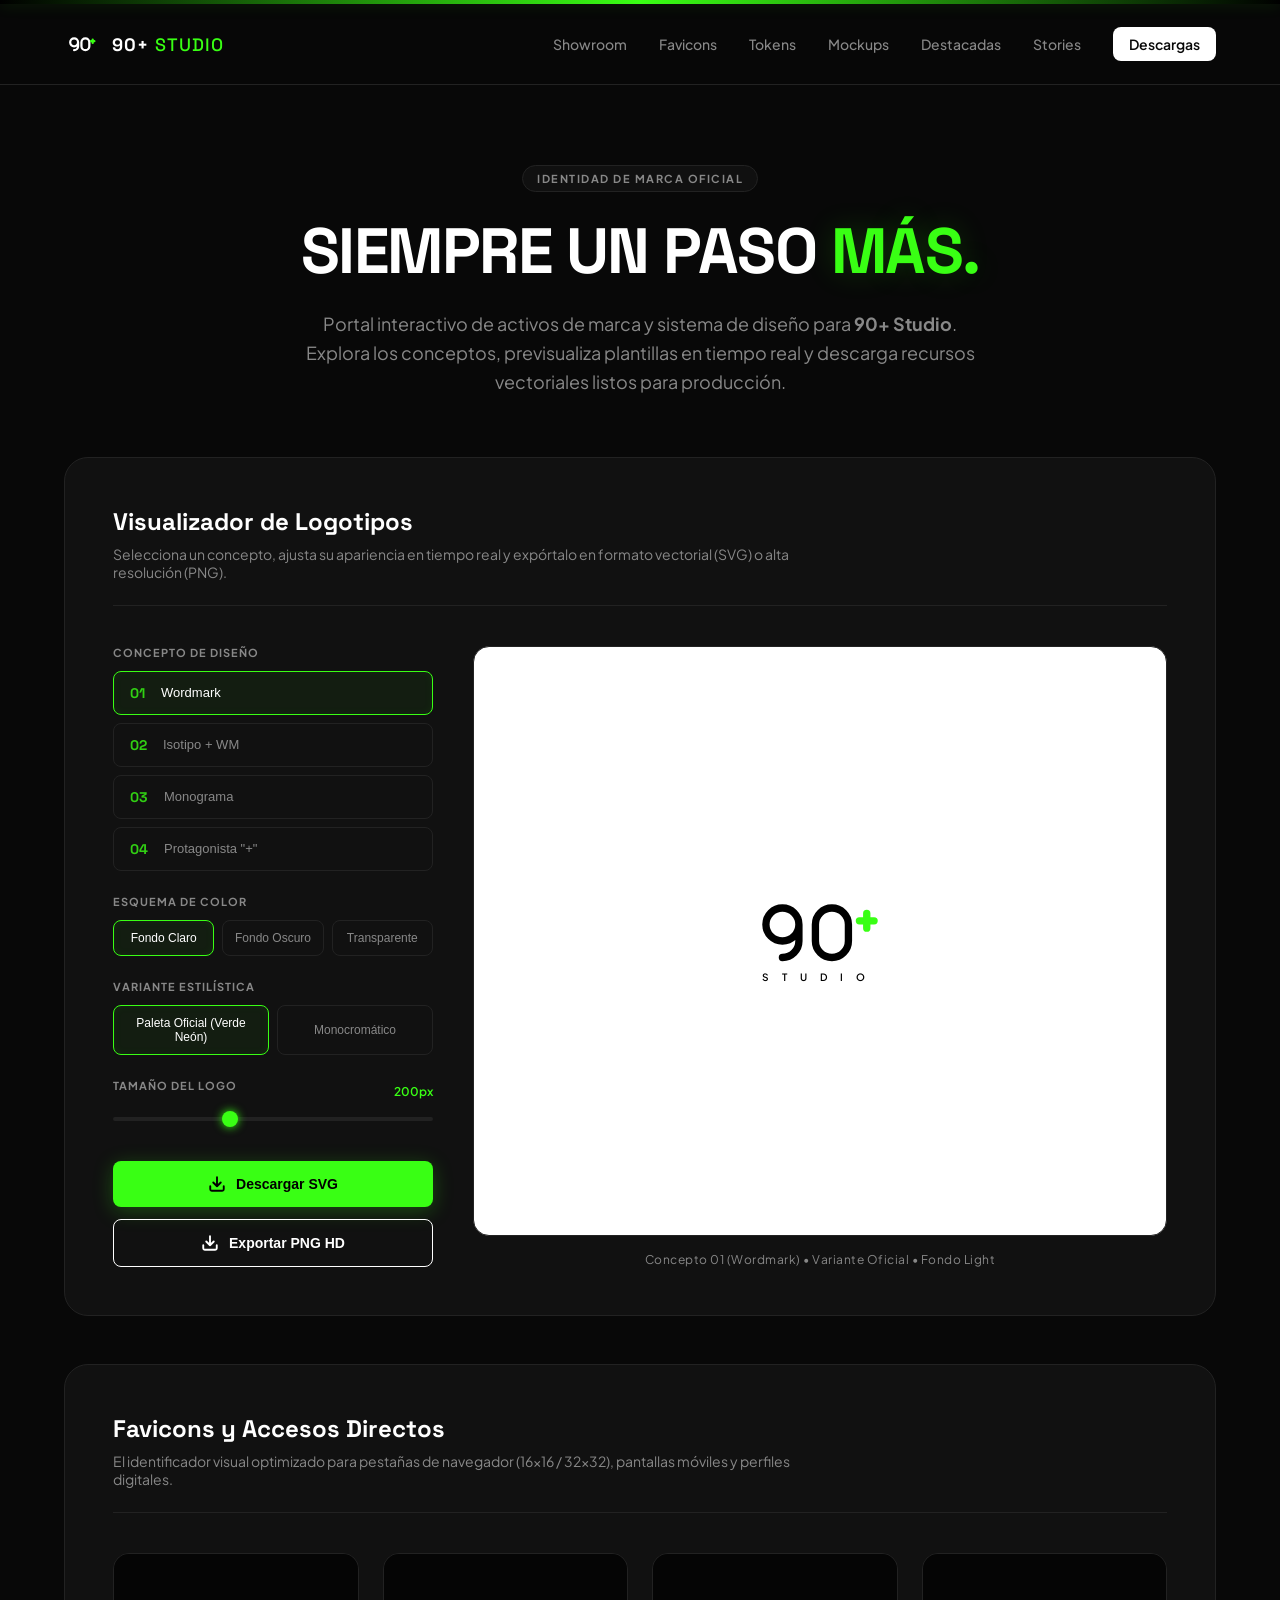
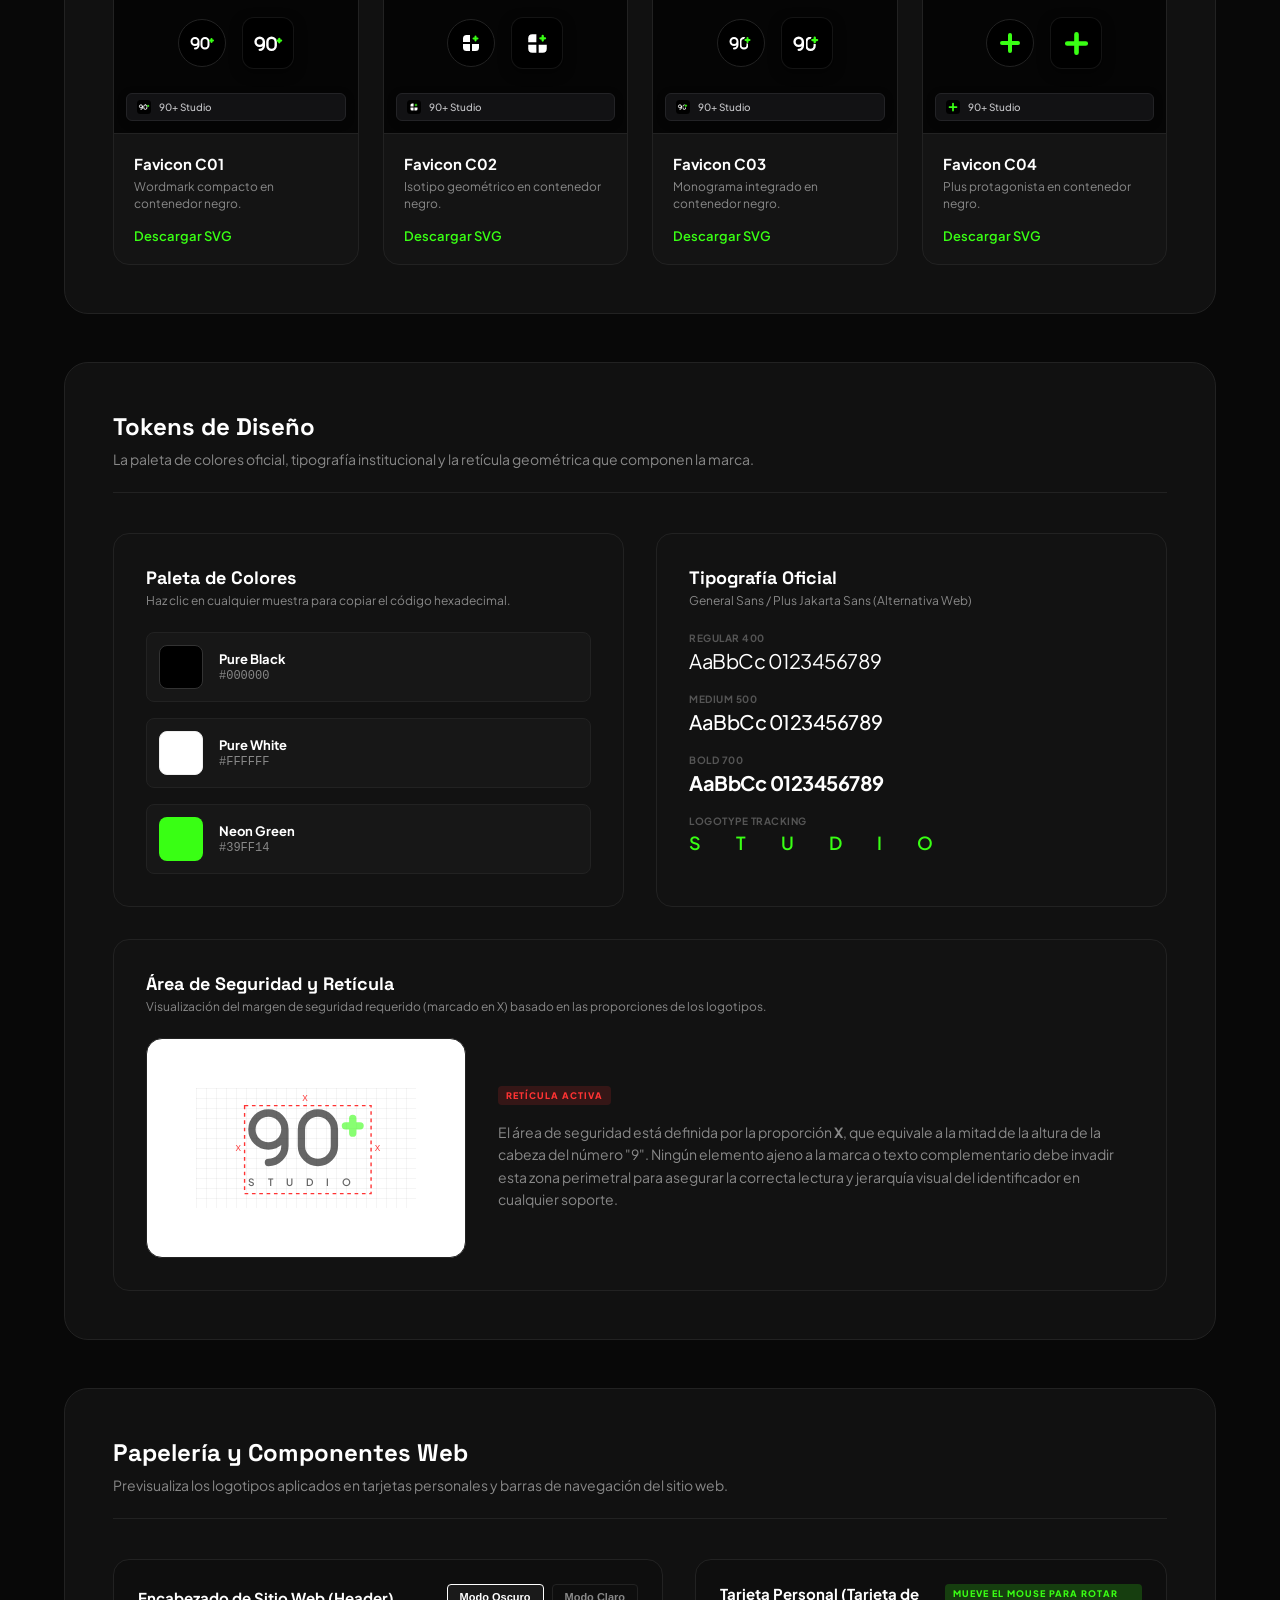
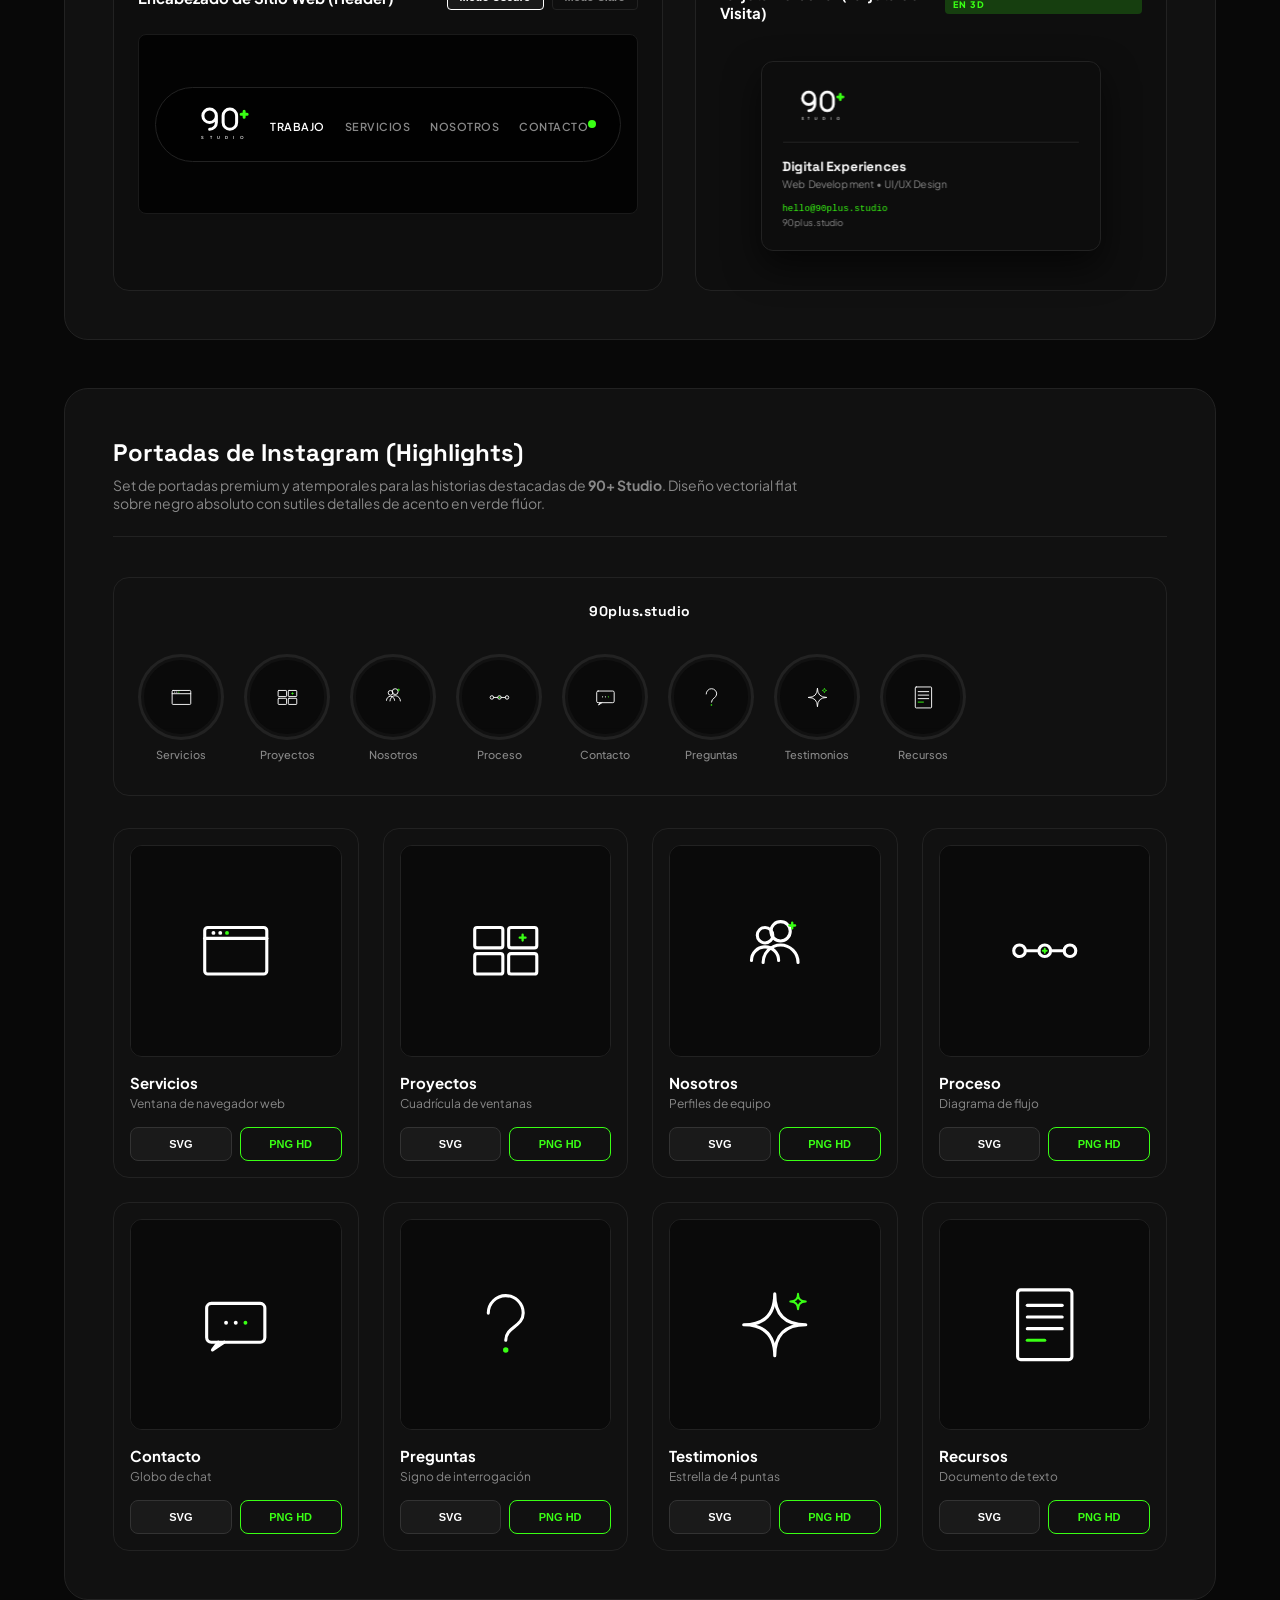
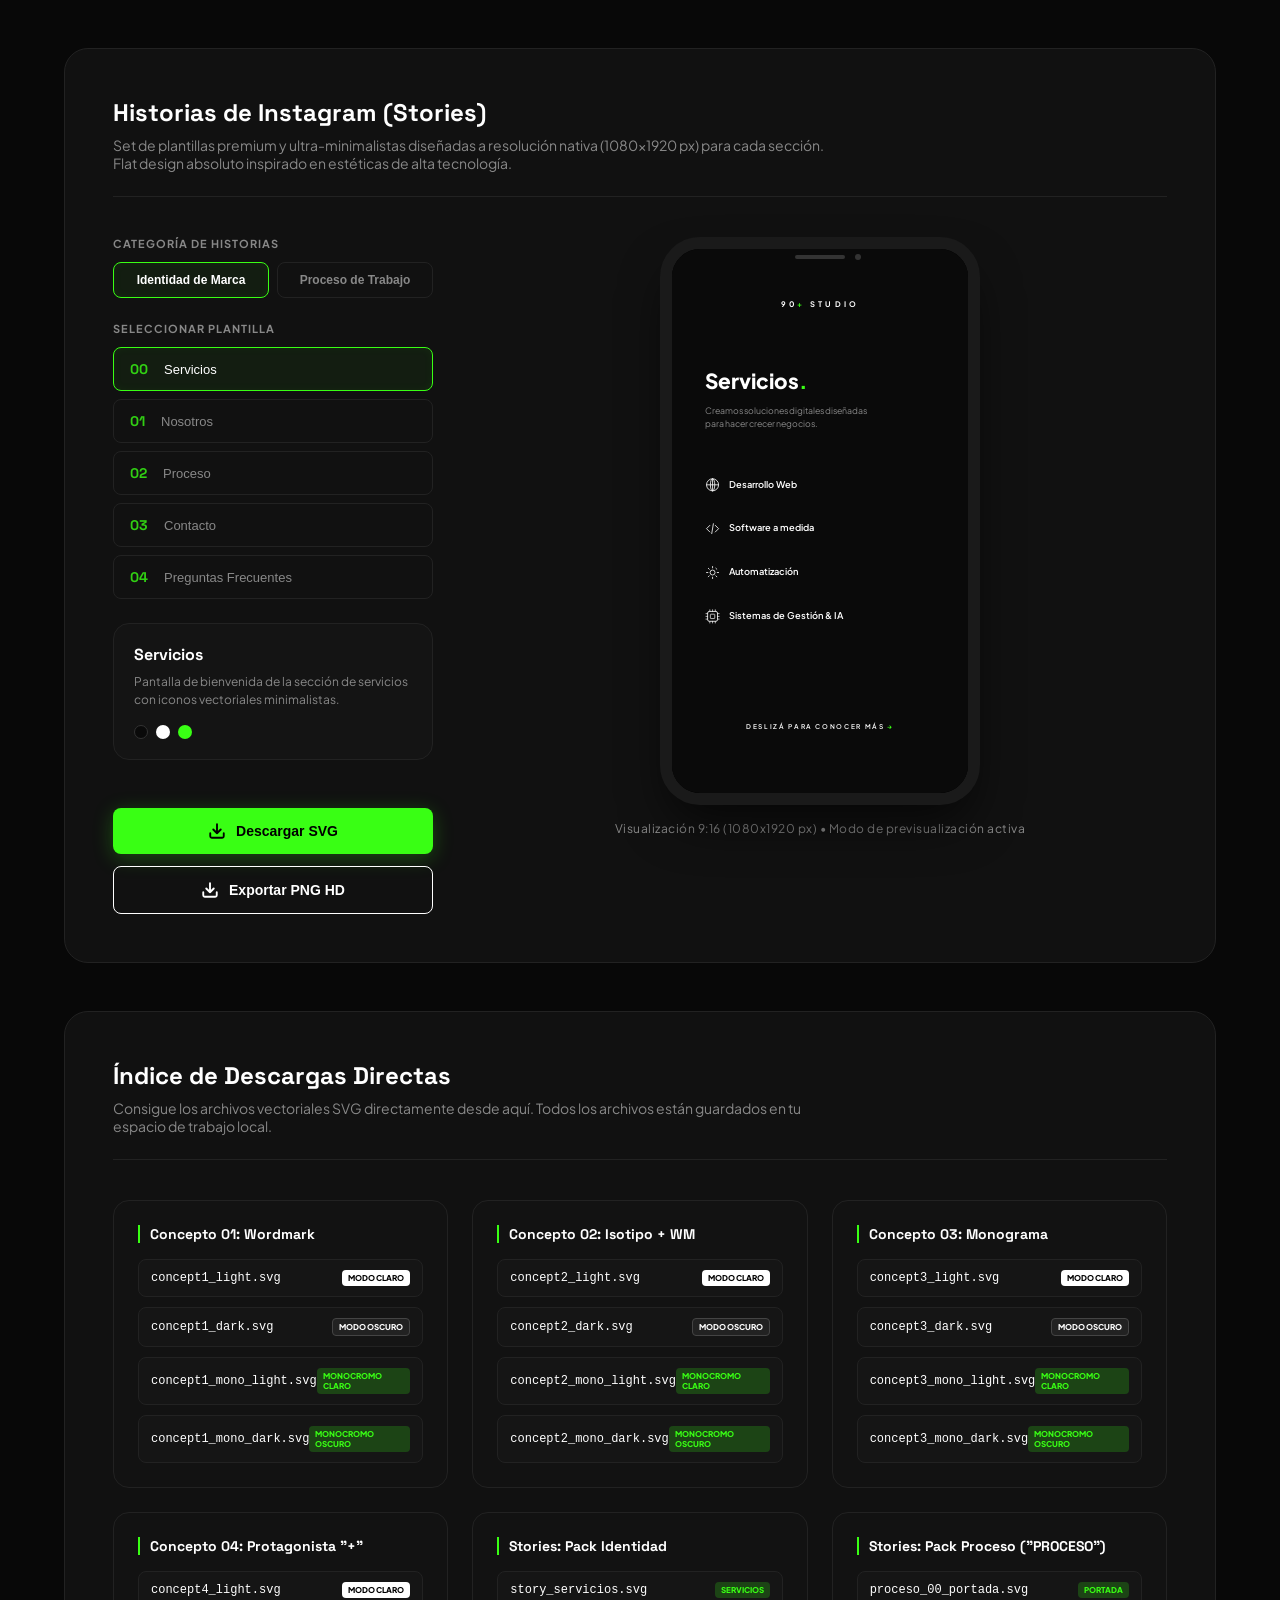
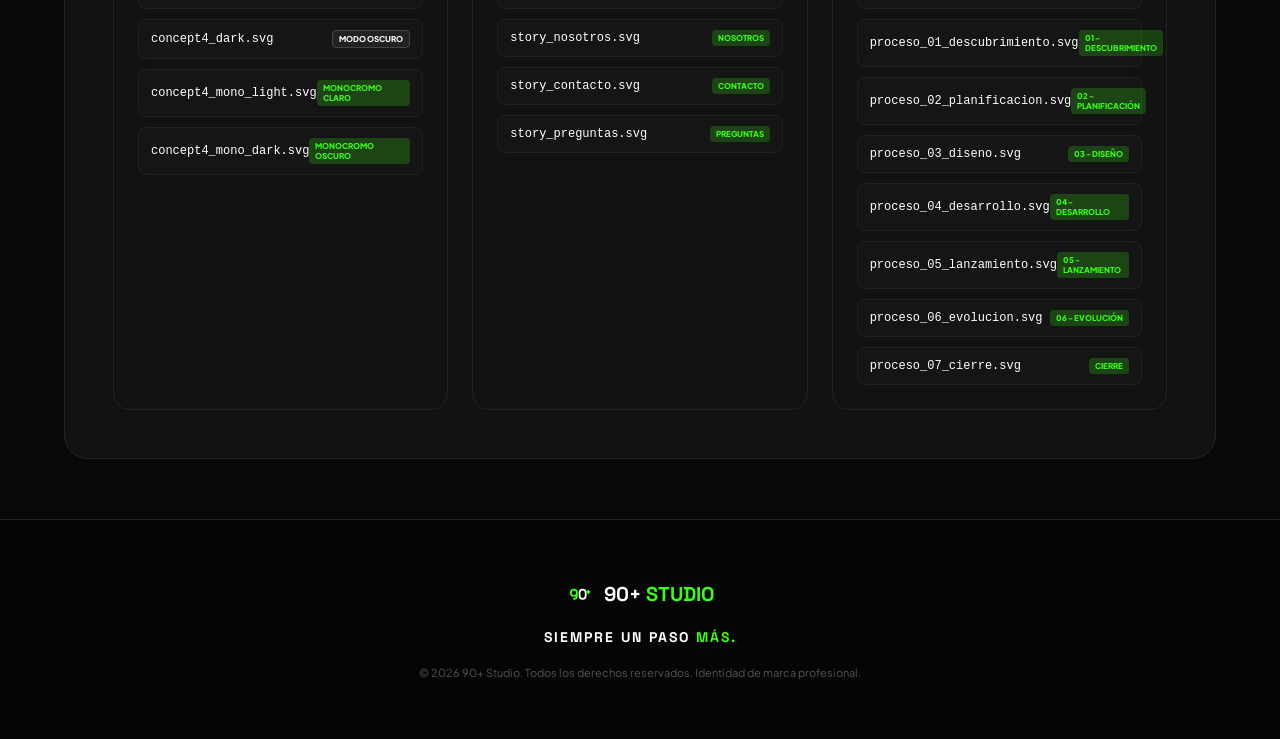
==== commit 2384d996: "Actualizo de portada proceso" ====
--- a/index.html
+++ b/index.html
@@ -7,8 +7,8 @@
   <!-- Google Fonts -->
   <link rel="preconnect" href="https://fonts.googleapis.com">
   <link rel="preconnect" href="https://fonts.gstatic.com" crossorigin>
-  <link href="https://fonts.googleapis.com/css2?family=Plus+Jakarta+Sans:wght@400;500;600;700;800&family=Space+Grotesk:wght@500;700&display=swap" rel="stylesheet">
-  <link rel="stylesheet" href="index.css?v=4">
+  <link href="https://fonts.googleapis.com/css2?family=Geist:wght@300;400;500;600;700;800;900&amp;family=Plus+Jakarta+Sans:wght@400;500;600;700;800&amp;family=Space+Grotesk:wght@500;700&amp;display=swap" rel="stylesheet">
+  <link rel="stylesheet" href="index.css?v=6">
 </head>
 <body>
 
@@ -441,8 +441,16 @@
         <!-- Sidebar Selector -->
         <div class="stories-sidebar">
           <div class="control-group">
+            <label class="control-label">Categoría de Historias</label>
+            <div class="pack-selector-tabs">
+              <button class="pack-tab active" data-pack="identity">Identidad de Marca</button>
+              <button class="pack-tab" data-pack="process">Proceso de Trabajo</button>
+            </div>
+          </div>
+
+          <div class="control-group">
             <label class="control-label">Seleccionar Plantilla</label>
-            <div class="story-selector-tabs">
+            <div class="story-selector-tabs" id="story-tabs-container">
               <button class="story-tab active" data-story="servicios">
                 <span class="tab-num">01</span>
                 <span class="tab-name">Servicios</span>
@@ -603,9 +611,9 @@
           </div>
         </div>
 
-        <!-- Stories Group -->
+        <!-- Stories Identity Group -->
         <div class="download-group-card">
-          <h4>Historias de Instagram (Stories)</h4>
+          <h4>Stories: Pack Identidad</h4>
           <div class="download-list">
             <a href="assets/stories/servicios.svg" download="90plus_story_servicios.svg" class="download-file-item">
               <span class="file-name">story_servicios.svg</span>
@@ -622,6 +630,45 @@
             <a href="assets/stories/preguntas.svg" download="90plus_story_preguntas.svg" class="download-file-item">
               <span class="file-name">story_preguntas.svg</span>
               <span class="file-tag tag-mono">Preguntas</span>
+            </a>
+          </div>
+        </div>
+
+        <!-- Stories Process Group -->
+        <div class="download-group-card">
+          <h4>Stories: Pack Proceso ("PROCESO")</h4>
+          <div class="download-list">
+            <a href="assets/stories/proceso/portada.svg" download="90plus_story_proceso_portada.svg" class="download-file-item">
+              <span class="file-name">proceso_00_portada.svg</span>
+              <span class="file-tag tag-mono">Portada</span>
+            </a>
+            <a href="assets/stories/proceso/descubrimiento.svg" download="90plus_story_proceso_descubrimiento.svg" class="download-file-item">
+              <span class="file-name">proceso_01_descubrimiento.svg</span>
+              <span class="file-tag tag-mono">01 - Descubrimiento</span>
+            </a>
+            <a href="assets/stories/proceso/planificacion.svg" download="90plus_story_proceso_planificacion.svg" class="download-file-item">
+              <span class="file-name">proceso_02_planificacion.svg</span>
+              <span class="file-tag tag-mono">02 - Planificación</span>
+            </a>
+            <a href="assets/stories/proceso/diseno.svg" download="90plus_story_proceso_diseno.svg" class="download-file-item">
+              <span class="file-name">proceso_03_diseno.svg</span>
+              <span class="file-tag tag-mono">03 - Diseño</span>
+            </a>
+            <a href="assets/stories/proceso/desarrollo.svg" download="90plus_story_proceso_desarrollo.svg" class="download-file-item">
+              <span class="file-name">proceso_04_desarrollo.svg</span>
+              <span class="file-tag tag-mono">04 - Desarrollo</span>
+            </a>
+            <a href="assets/stories/proceso/lanzamiento.svg" download="90plus_story_proceso_lanzamiento.svg" class="download-file-item">
+              <span class="file-name">proceso_05_lanzamiento.svg</span>
+              <span class="file-tag tag-mono">05 - Lanzamiento</span>
+            </a>
+            <a href="assets/stories/proceso/evolucion.svg" download="90plus_story_proceso_evolucion.svg" class="download-file-item">
+              <span class="file-name">proceso_06_evolucion.svg</span>
+              <span class="file-tag tag-mono">06 - Evolución</span>
+            </a>
+            <a href="assets/stories/proceso/cierre.svg" download="90plus_story_proceso_cierre.svg" class="download-file-item">
+              <span class="file-name">proceso_07_cierre.svg</span>
+              <span class="file-tag tag-mono">Cierre</span>
             </a>
           </div>
         </div>
@@ -648,6 +695,6 @@
   <!-- Canvas elements for generating PNG download files locally -->
   <canvas id="export-canvas" style="display: none;"></canvas>
 
-  <script src="index.js?v=4"></script>
+  <script src="index.js?v=6"></script>
 </body>
 </html>
--- a/index.css
+++ b/index.css
@@ -1383,6 +1383,38 @@
   gap: 24px;
 }
 
+.pack-selector-tabs {
+  display: flex;
+  gap: 8px;
+}
+
+.pack-tab {
+  flex: 1;
+  background-color: transparent;
+  border: 1px solid var(--border-color);
+  border-radius: var(--radius-sm);
+  color: var(--text-secondary);
+  padding: 10px 12px;
+  font-size: 12px;
+  font-weight: 600;
+  text-align: center;
+  cursor: pointer;
+  transition: all var(--transition-fast);
+}
+
+.pack-tab:hover {
+  border-color: #444;
+  color: var(--text-primary);
+  background-color: rgba(255, 255, 255, 0.02);
+}
+
+.pack-tab.active {
+  border-color: var(--brand-green);
+  color: var(--text-primary);
+  background-color: rgba(57, 255, 20, 0.05);
+  box-shadow: inset 0 0 10px rgba(57, 255, 20, 0.05);
+}
+
 .story-selector-tabs {
   display: flex;
   flex-direction: column;
